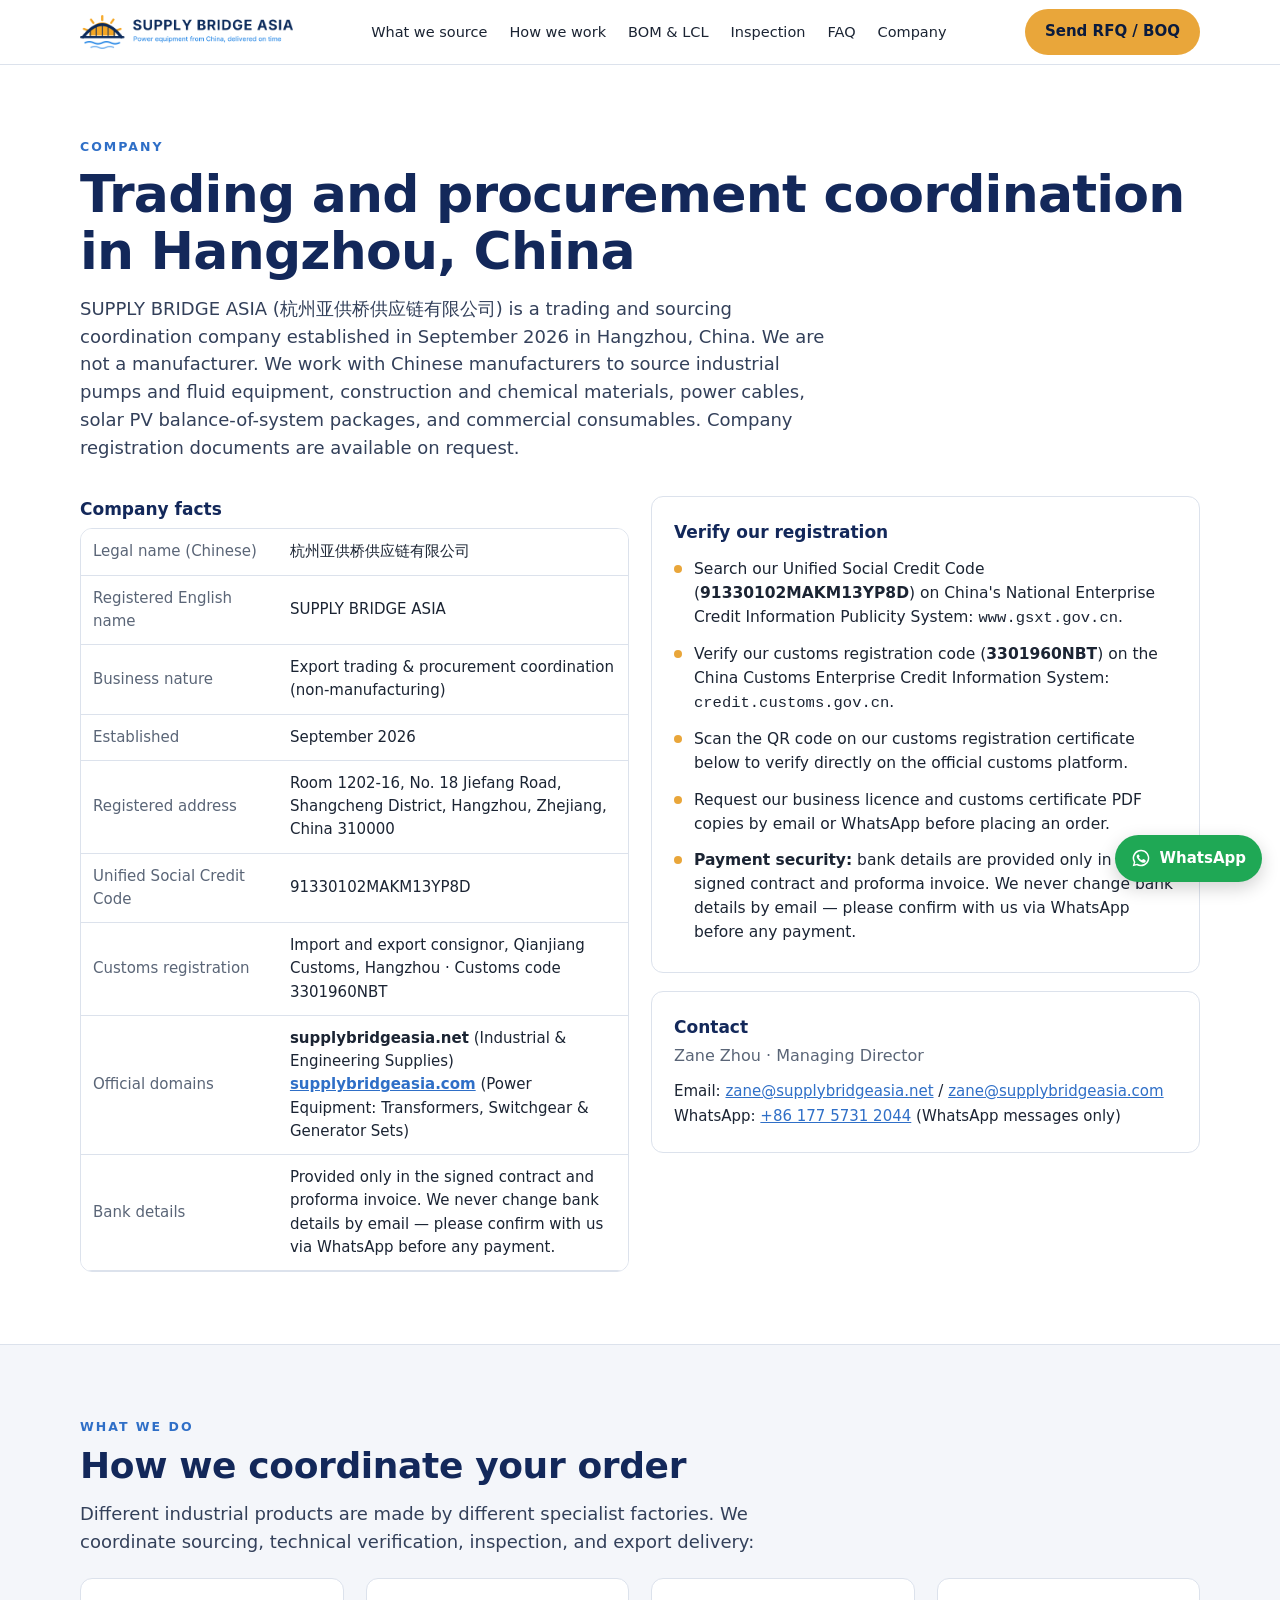
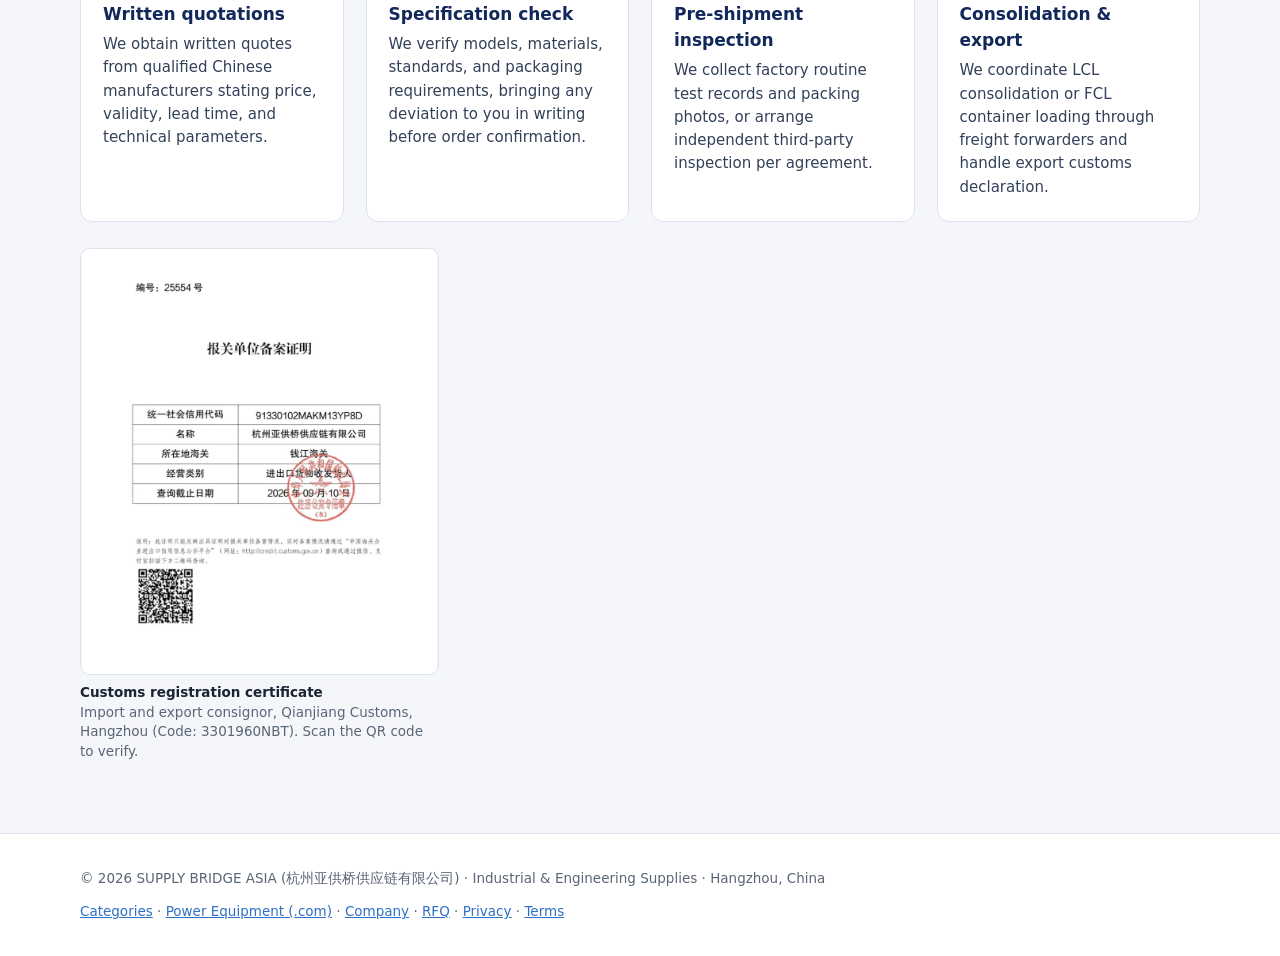
==== company.html @ 583df7ef "Launch supplybridgeasia.net standalone portal (Industrial & Engineering Supplies)" ====
<!doctype html>
<html lang="en"><head>
<meta charset="utf-8"><meta name="viewport" content="width=device-width,initial-scale=1">
<title>Company | Supply Bridge Asia – Industrial &amp; Engineering Supplies</title>
<meta name="description" content="SUPPLY BRIDGE ASIA (杭州亚供桥供应链有限公司), trading and procurement coordination company in Hangzhou, China. Company registration, customs registration, verification guide, and working model.">
<link rel="canonical" href="https://supplybridgeasia.net/company.html">
<meta property="og:type" content="website">
<meta property="og:site_name" content="Supply Bridge Asia">
<meta property="og:title" content="Company | Supply Bridge Asia">
<meta property="og:description" content="SUPPLY BRIDGE ASIA (杭州亚供桥供应链有限公司). Company registration, customs registration, and how we coordinate industrial sourcing.">
<meta property="og:url" content="https://supplybridgeasia.net/company.html">
<meta property="og:image" content="https://supplybridgeasia.net/assets/logo_icon.png">
<link rel="icon" href="assets/favicon.png">
<link rel="stylesheet" href="assets/site.css">
</head><body>
<header><div class="wrap nav">
  <a class="logo" href="index.html"><img src="assets/logo_h.png" alt="Supply Bridge Asia"></a>
  <ul>
    <li><a href="index.html#categories">What we source</a></li>
    <li><a href="index.html#how">How we work</a></li>
    <li><a href="index.html#consolidation">BOM &amp; LCL</a></li>
    <li><a href="index.html#inspection">Inspection</a></li>
    <li><a href="index.html#faq">FAQ</a></li>
    <li><a href="company.html">Company</a></li>
  </ul>
  <a class="btn" href="quote.html">Send RFQ / BOQ</a>
  <a class="menu btn ghost" href="quote.html">RFQ</a>
</div></header>

<section><div class="wrap">
  <div class="kick">Company</div>
  <h1 style="margin-top:10px">Trading and procurement coordination in Hangzhou, China</h1>
  <p class="lead" style="margin-top:16px">SUPPLY BRIDGE ASIA (杭州亚供桥供应链有限公司) is a trading and sourcing coordination company established in September 2026 in Hangzhou, China. We are not a manufacturer. We work with Chinese manufacturers to source industrial pumps and fluid equipment, construction and chemical materials, power cables, solar PV balance-of-system packages, and commercial consumables. Company registration documents are available on request.</p>

  <div class="grid g2" style="margin-top:34px;align-items:start">
    <div>
      <h3>Company facts</h3>
      <div class="tbl"><table class="kv">
        <tr><td>Legal name (Chinese)</td><td>杭州亚供桥供应链有限公司</td></tr>
        <tr><td>Registered English name</td><td>SUPPLY BRIDGE ASIA</td></tr>
        <tr><td>Business nature</td><td>Export trading &amp; procurement coordination (non-manufacturing)</td></tr>
        <tr><td>Established</td><td>September 2026</td></tr>
        <tr><td>Registered address</td><td>Room 1202-16, No. 18 Jiefang Road, Shangcheng District, Hangzhou, Zhejiang, China 310000</td></tr>
        <tr><td>Unified Social Credit Code</td><td>91330102MAKM13YP8D</td></tr>
        <tr><td>Customs registration</td><td>Import and export consignor, Qianjiang Customs, Hangzhou · Customs code 3301960NBT</td></tr>
        <tr><td>Official domains</td><td><b>supplybridgeasia.net</b> (Industrial &amp; Engineering Supplies)<br><b><a href="https://supplybridgeasia.com" target="_blank" rel="noopener">supplybridgeasia.com</a></b> (Power Equipment: Transformers, Switchgear &amp; Generator Sets)</td></tr>
        <tr><td>Bank details</td><td>Provided only in the signed contract and proforma invoice. We never change bank details by email — please confirm with us via WhatsApp before any payment.</td></tr>
      </table></div>
    </div>
    <div>
      <div class="card">
        <h3>Verify our registration</h3>
        <ul class="t">
          <li>Search our Unified Social Credit Code (<b>91330102MAKM13YP8D</b>) on China's National Enterprise Credit Information Publicity System: <code>www.gsxt.gov.cn</code>.</li>
          <li>Verify our customs registration code (<b>3301960NBT</b>) on the China Customs Enterprise Credit Information System: <code>credit.customs.gov.cn</code>.</li>
          <li>Scan the QR code on our customs registration certificate below to verify directly on the official customs platform.</li>
          <li>Request our business licence and customs certificate PDF copies by email or WhatsApp before placing an order.</li>
          <li><b>Payment security:</b> bank details are provided only in the signed contract and proforma invoice. We never change bank details by email — please confirm with us via WhatsApp before any payment.</li>
        </ul>
      </div>
      <div class="card" style="margin-top:18px">
        <h3 style="margin:0">Contact</h3>
        <div style="color:var(--mute);margin-top:4px">Zane Zhou · Managing Director</div>
        <div style="margin-top:10px;font-size:15px;line-height:1.7">
          Email: <a href="mailto:zane@supplybridgeasia.net">zane@supplybridgeasia.net</a> / <a href="mailto:zane@supplybridgeasia.com">zane@supplybridgeasia.com</a><br>
          WhatsApp: <a href="https://wa.me/8617757312044" target="_blank" rel="noopener">+86 177 5731 2044</a> (WhatsApp messages only)
        </div>
      </div>
    </div>
  </div>
</div></section>

<section class="alt"><div class="wrap">
  <div class="kick">What we do</div>
  <h2>How we coordinate your order</h2>
  <p class="lead">Different industrial products are made by different specialist factories. We coordinate sourcing, technical verification, inspection, and export delivery:</p>
  <div class="grid g4" style="margin-top:22px">
    <div class="card"><h3>Written quotations</h3><p>We obtain written quotes from qualified Chinese manufacturers stating price, validity, lead time, and technical parameters.</p></div>
    <div class="card"><h3>Specification check</h3><p>We verify models, materials, standards, and packaging requirements, bringing any deviation to you in writing before order confirmation.</p></div>
    <div class="card"><h3>Pre-shipment inspection</h3><p>We collect factory routine test records and packing photos, or arrange independent third-party inspection per agreement.</p></div>
    <div class="card"><h3>Consolidation &amp; export</h3><p>We coordinate LCL consolidation or FCL container loading through freight forwarders and handle export customs declaration.</p></div>
  </div>

  <div class="grid g3" style="margin-top:26px">
    <figure>
      <img src="assets/customs_cert.jpg" alt="Customs registration certificate" style="border:1px solid var(--line);border-radius:10px">
      <figcaption><b>Customs registration certificate</b><br>Import and export consignor, Qianjiang Customs, Hangzhou (Code: 3301960NBT). Scan the QR code to verify.</figcaption>
    </figure>
  </div>
</div></section>

<footer><div class="wrap">
  <span>© 2026 SUPPLY BRIDGE ASIA (杭州亚供桥供应链有限公司) · Industrial &amp; Engineering Supplies · Hangzhou, China</span>
  <span><a href="index.html#categories">Categories</a> · <a href="https://supplybridgeasia.com" target="_blank" rel="noopener">Power Equipment (.com)</a> · <a href="company.html">Company</a> · <a href="quote.html">RFQ</a> · <a href="privacy.html">Privacy</a> · <a href="terms.html">Terms</a></span>
</div></footer>

<a class="wafab" href="https://wa.me/8617757312044" target="_blank" rel="noopener" aria-label="Chat on WhatsApp"><svg viewBox="0 0 24 24" aria-hidden="true"><path d="M12 2a10 10 0 0 0-8.6 15.1L2 22l5-1.3A10 10 0 1 0 12 2zm0 18.2a8.2 8.2 0 0 1-4.2-1.2l-.3-.2-3 .8.8-2.9-.2-.3A8.2 8.2 0 1 1 12 20.2zm4.5-6.1c-.2-.1-1.5-.7-1.7-.8s-.4-.1-.6.1-.7.8-.8 1-.3.2-.5.1a6.7 6.7 0 0 1-3.3-2.9c-.2-.4.2-.4.7-1.3.1-.2 0-.3 0-.4l-.8-1.8c-.2-.5-.4-.4-.6-.4h-.5a1 1 0 0 0-.7.3 3 3 0 0 0-.9 2.2 5.2 5.2 0 0 0 1.1 2.8 11.9 11.9 0 0 0 4.6 4c1.7.7 2.4.8 3.2.7a2.8 2.8 0 0 0 1.8-1.3 2.3 2.3 0 0 0 .2-1.3c-.1-.1-.3-.2-.5-.3z"/></svg><span>WhatsApp</span></a>
</body></html>
---- assets/site.css ----
:root{--navy:#13285A;--navy2:#0B1B3D;--gold:#E9A63A;--blue:#2F6FC7;--ink:#1B2433;--mute:#5A6577;--line:#DCE2EC;--bg:#F4F6FA}
*{box-sizing:border-box;margin:0;padding:0}
html{scroll-behavior:smooth}
body{font-family:Inter,system-ui,-apple-system,"Segoe UI",Roboto,Arial,sans-serif;color:var(--ink);background:#fff;line-height:1.55;font-size:16px}
img{max-width:100%;display:block}
a{color:var(--blue)}
.wrap{max-width:1160px;margin:0 auto;padding:0 20px}
header{position:sticky;top:0;z-index:10;background:rgba(255,255,255,.96);border-bottom:1px solid var(--line);backdrop-filter:blur(6px)}
.nav{display:flex;align-items:center;justify-content:space-between;height:64px;gap:16px}
.nav .logo img{height:34px;width:auto}
.nav ul{display:flex;gap:22px;list-style:none;font-size:14.5px;font-weight:500}
.nav ul a{color:var(--ink);text-decoration:none}
.btn{display:inline-block;background:var(--gold);color:var(--navy2);font-weight:700;text-decoration:none;padding:11px 20px;border-radius:999px;font-size:15px;border:0}
.btn.wa{background:#1FA855;color:#fff}
.btn.ghost{background:transparent;color:var(--navy);border:1.5px solid var(--navy)}
.kick{font-size:12.5px;font-weight:700;letter-spacing:.16em;text-transform:uppercase;color:var(--blue)}
h1{font-size:clamp(32px,5vw,52px);line-height:1.08;letter-spacing:-.015em;color:var(--navy)}
h2{font-size:clamp(26px,3.4vw,36px);line-height:1.15;letter-spacing:-.01em;color:var(--navy);margin:8px 0 14px}
h3{font-size:17px;color:var(--navy);margin-bottom:6px}
section{padding:72px 0;border-bottom:1px solid var(--line)}
section.alt{background:var(--bg)}
.lead{font-size:18px;color:#33405A;max-width:760px}
.hero{padding:0;border:0;position:relative;background:var(--navy2);color:#fff}
.hero .bg{position:absolute;inset:0;background:radial-gradient(circle at 82% 22%,rgba(47,111,199,.38) 0%,transparent 55%),repeating-linear-gradient(90deg,rgba(255,255,255,.04) 0px,rgba(255,255,255,.04) 1px,transparent 1px,transparent 48px),repeating-linear-gradient(0deg,rgba(255,255,255,.04) 0px,rgba(255,255,255,.04) 1px,transparent 1px,transparent 48px);opacity:1}
.hero .bg:after{content:"";position:absolute;inset:0;background:linear-gradient(90deg,rgba(11,27,61,.92) 0%,rgba(11,27,61,.72) 55%,rgba(11,27,61,.35) 100%)}
.hero .wrap{position:relative;padding-top:88px;padding-bottom:80px}
.hero h1{color:#fff;max-width:760px}
.hero h1 em{font-style:normal;color:#F2B544}
.hero p{color:#C9D6EE;font-size:18px;max-width:660px;margin:20px 0 28px}
.hero .ctas{display:flex;gap:12px;flex-wrap:wrap}
.hero .facts{display:flex;flex-wrap:wrap;gap:10px 26px;margin-top:40px;font-size:14px;color:#fff;font-weight:500}
.hero .facts span:before{content:"";display:inline-block;width:8px;height:8px;border-radius:50%;background:#F2B544;margin-right:9px;vertical-align:1px}
.grid{display:grid;gap:22px}
.g2{grid-template-columns:repeat(2,1fr)}.g3{grid-template-columns:repeat(3,1fr)}.g4{grid-template-columns:repeat(4,1fr)}
.card{background:#fff;border:1px solid var(--line);border-radius:12px;padding:22px}
.card p{font-size:15px;color:#33405A}
table{width:100%;border-collapse:collapse;font-size:15px;background:#fff}
th,td{text-align:left;padding:11px 12px;border-bottom:1px solid var(--line)}
th{font-size:12px;letter-spacing:.08em;text-transform:uppercase;color:var(--mute);background:var(--bg);font-weight:600}
td{font-variant-numeric:tabular-nums}
.tbl{overflow-x:auto;border:1px solid var(--line);border-radius:12px}
.note{font-size:13.5px;color:var(--mute);margin-top:10px}
ul.t{list-style:none}
ul.t li{padding:6px 0 6px 20px;position:relative;font-size:15.5px}
ul.t li:before{content:"";position:absolute;left:0;top:14px;width:8px;height:8px;border-radius:50%;background:var(--gold)}
figure img{border:1px solid var(--line);border-radius:10px;background:#fff}
figcaption{font-size:13.5px;color:var(--mute);margin-top:8px;line-height:1.45}
figcaption b{color:var(--ink)}
.proof figure img{aspect-ratio:3/4;object-fit:cover;object-position:top}
.photos figure img{aspect-ratio:4/3;object-fit:cover}
.pills span{display:inline-block;background:#fff;border:1px solid var(--line);border-radius:999px;padding:5px 13px;font-size:14px;margin:0 6px 8px 0}
.steps{counter-reset:s;display:grid;gap:14px}
.step{display:grid;grid-template-columns:44px 1fr;gap:14px;background:#fff;border:1px solid var(--line);border-radius:12px;padding:18px}
.step:before{counter-increment:s;content:counter(s);width:36px;height:36px;border-radius:50%;background:var(--navy);color:#fff;display:flex;align-items:center;justify-content:center;font-weight:700}
.step p{font-size:15px;color:#33405A}
.person{display:flex;gap:18px;align-items:center}
.person img{width:88px;height:88px;border-radius:50%;object-fit:cover;border:1px solid var(--line)}
.kv td:first-child{color:var(--mute);width:36%}
.cta{background:var(--navy2);color:#fff;border:0}
.cta h2{color:#fff}.cta p{color:#C9D6EE}
footer{padding:34px 0;font-size:13.5px;color:var(--mute)}
footer .wrap{display:flex;justify-content:space-between;flex-wrap:wrap;gap:12px}
.menu{display:none}
@media(max-width:900px){.g3,.g4{grid-template-columns:1fr 1fr}.nav ul{display:none}.menu{display:block}}
@media(max-width:620px){.g2,.g3,.g4{grid-template-columns:1fr}section{padding:52px 0}.hero .wrap{padding-top:56px;padding-bottom:52px}.nav .btn:not(.menu){display:none}.menu{padding:8px 14px;font-size:14px}table{font-size:13.5px}th,td{padding:9px 8px;white-space:nowrap}th{font-size:10.5px;white-space:normal}}
/* 2026-10 Maddox-style sections */
.hl{display:grid;grid-template-columns:repeat(4,1fr);gap:12px;margin-top:38px;max-width:1080px}
.hl a{display:block;background:rgba(255,255,255,.08);border:1px solid rgba(255,255,255,.22);border-radius:10px;padding:14px 16px;color:#fff;text-decoration:none}
.hl a:hover{background:rgba(255,255,255,.14)}
.hl b{display:block;font-size:15.5px}.hl span{display:block;font-size:13.5px;color:#C9D6EE;margin-top:3px}
.prod a.card{text-decoration:none;color:inherit;transition:border-color .15s}
.prod a.card:hover{border-color:var(--navy)}
.prod .rng{font-size:22px;font-weight:700;color:var(--navy);margin:2px 0 8px;font-variant-numeric:tabular-nums}
.badges{display:grid;grid-template-columns:repeat(4,1fr);gap:12px;margin-top:22px}
.badges span{background:var(--navy);color:#C9D6EE;border-radius:10px;padding:14px 16px;font-size:13.5px}
.badges b{display:block;color:#fff;font-size:20px;margin-bottom:2px}
.num i{display:flex;width:34px;height:34px;border-radius:50%;background:var(--gold);color:var(--navy2);font-style:normal;font-weight:800;align-items:center;justify-content:center;margin-bottom:12px}
.promise{display:flex;gap:20px;align-items:center;justify-content:space-between;margin-top:22px;border-left:4px solid var(--gold)}
.promise .btn{flex:none}
.calc{display:grid;grid-template-columns:1fr 1fr;gap:26px;align-items:start}
.calc label{display:block;font-size:13.5px;font-weight:600;color:var(--mute);margin-bottom:12px}
.calc input,.calc select{display:block;width:100%;margin-top:5px;font:inherit;font-size:16px;padding:10px 12px;border:1px solid var(--line);border-radius:8px;background:#fff;color:var(--ink)}
.calc .co{background:var(--bg);border-radius:10px;padding:18px}
.calc .co div{padding:8px 0;border-bottom:1px solid var(--line)}
.calc .co span{display:block;font-size:13px;color:var(--mute)}
.calc .co b{font-size:20px;color:var(--navy);font-variant-numeric:tabular-nums}
.calc .co .btn{margin-top:14px}
.faq details{background:#fff;border:1px solid var(--line);border-radius:10px;margin-bottom:10px}
.faq summary{cursor:pointer;padding:16px 18px;font-weight:600;color:var(--navy);list-style:none}
.faq summary::-webkit-details-marker{display:none}
.faq summary:after{content:"+";float:right;color:var(--mute);font-weight:400}
.faq details[open] summary:after{content:"–"}
.faq details p{padding:0 18px 16px;font-size:15px;color:#33405A}
@media(max-width:900px){.badges{grid-template-columns:1fr 1fr}.hl{grid-template-columns:1fr}}
@media(max-width:620px){.calc{grid-template-columns:1fr}.promise{flex-direction:column;align-items:flex-start}.badges{grid-template-columns:1fr 1fr}.badges b{font-size:17px}}
@media(max-width:620px){.kv td{white-space:normal}.kv td:first-child{width:38%}}
.grid>*{min-width:0}select{max-width:100%}

.wafab{position:fixed;right:18px;bottom:18px;z-index:50;display:flex;align-items:center;gap:8px;background:#1FA855;color:#fff;text-decoration:none;font-weight:700;font-size:15px;padding:12px 16px;border-radius:999px;box-shadow:0 6px 18px rgba(0,0,0,.18)}
.wafab svg{width:20px;height:20px;fill:#fff}
@media(max-width:640px){.wafab span{display:none}.wafab{padding:14px}}
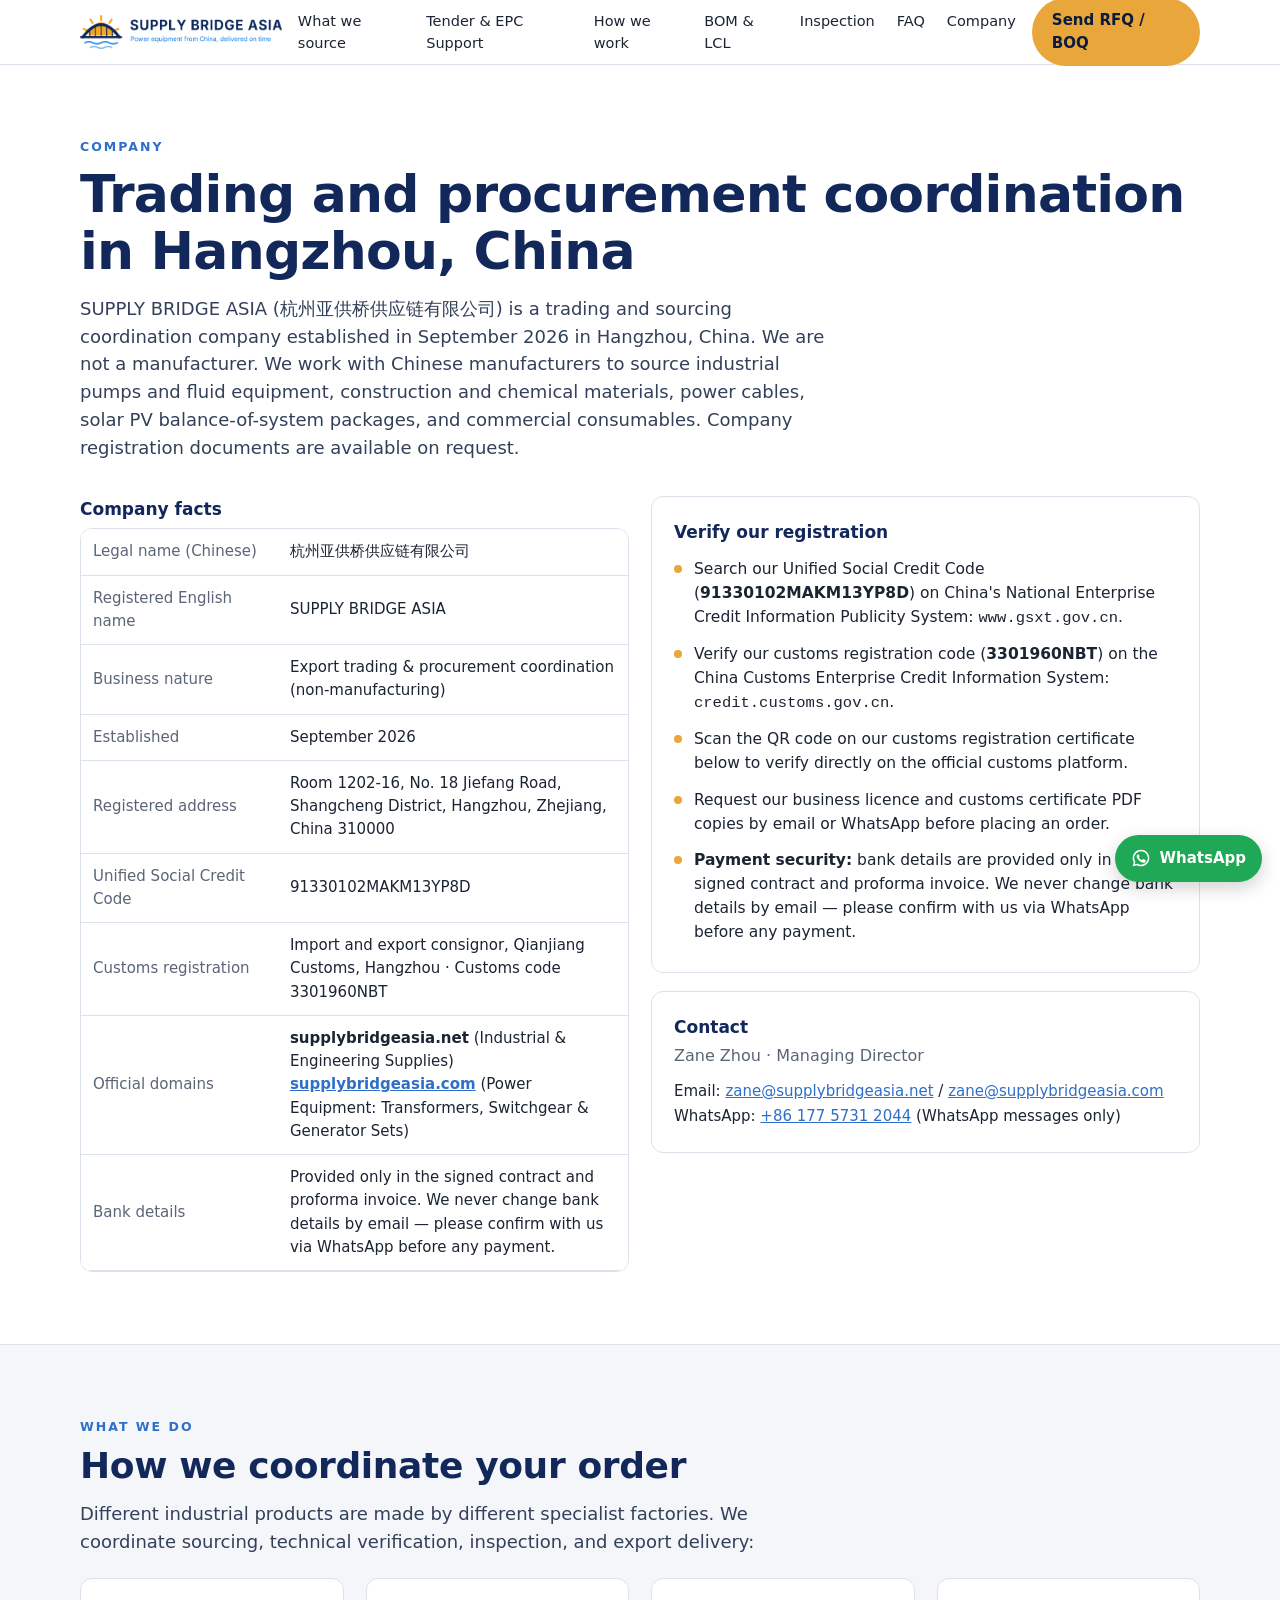
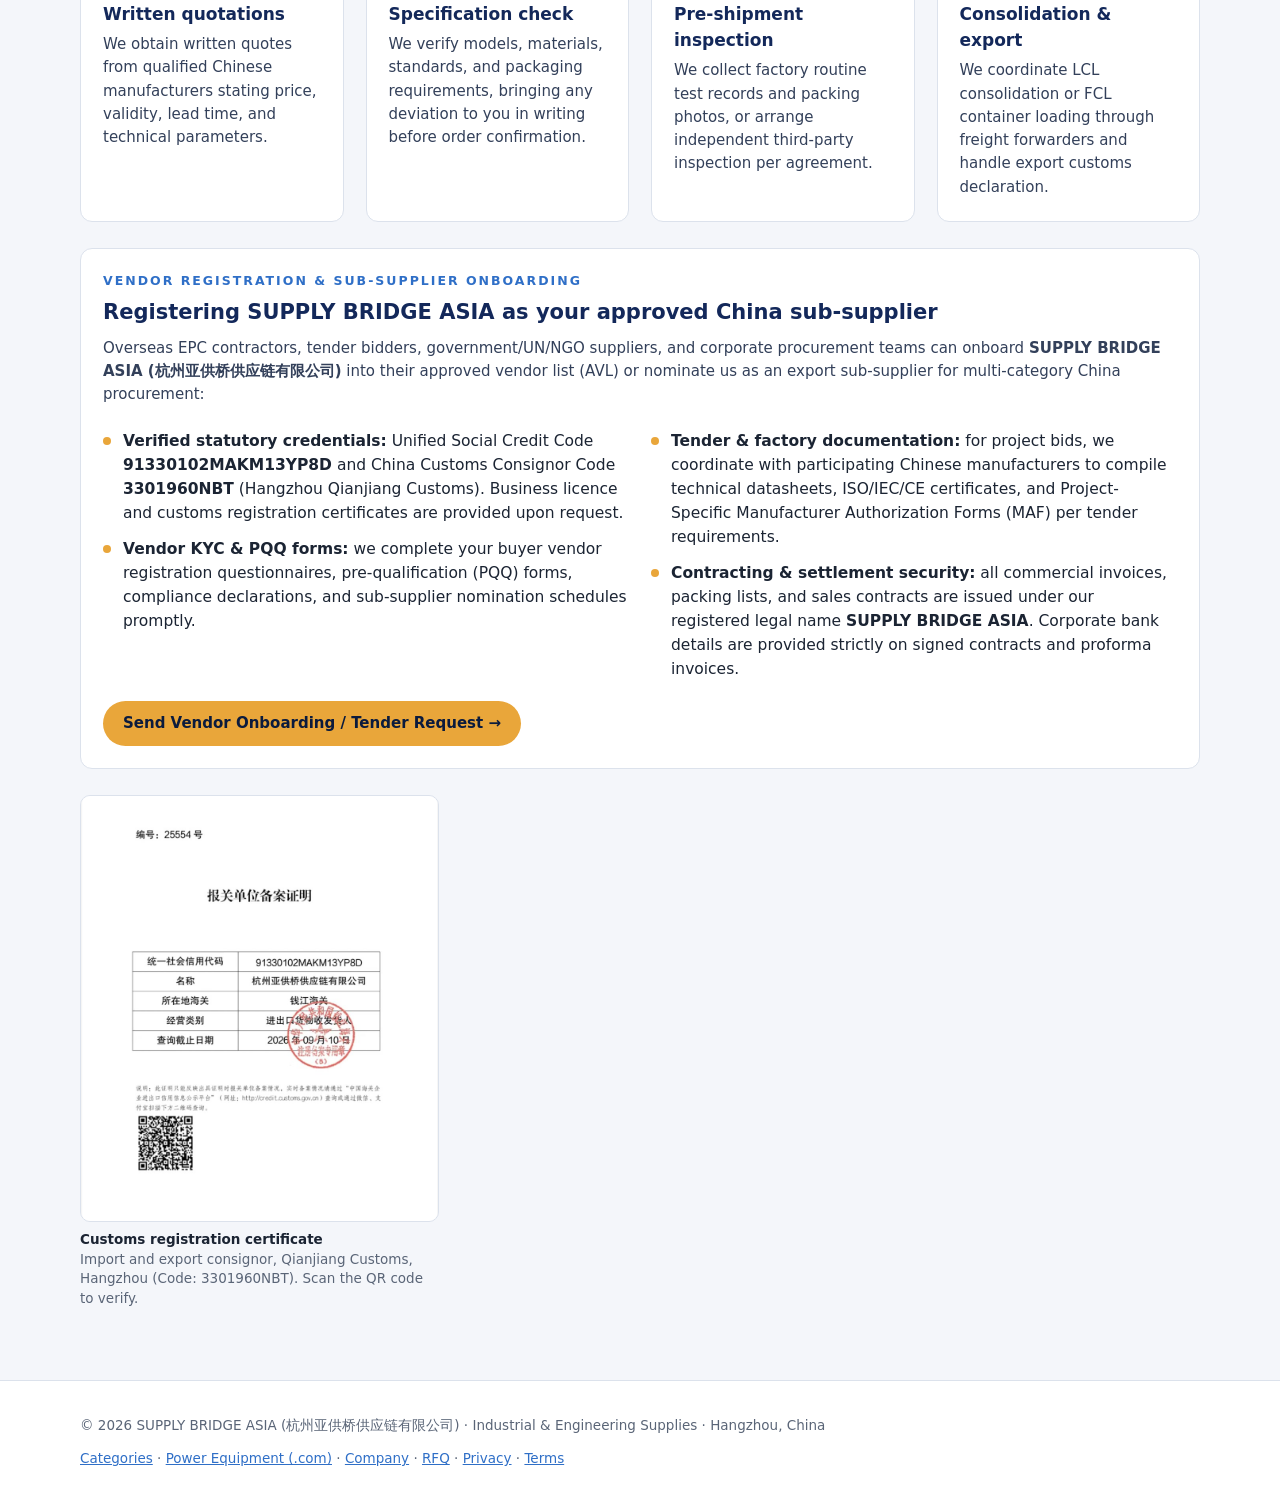
==== commit e652af39: "Add tender sub-supply support, vendor onboarding, and bid BOQ fields" ====
--- a/company.html
+++ b/company.html
@@ -17,6 +17,7 @@
   <a class="logo" href="index.html"><img src="assets/logo_h.png" alt="Supply Bridge Asia"></a>
   <ul>
     <li><a href="index.html#categories">What we source</a></li>
+    <li><a href="index.html#tender-support">Tender &amp; EPC Support</a></li>
     <li><a href="index.html#how">How we work</a></li>
     <li><a href="index.html#consolidation">BOM &amp; LCL</a></li>
     <li><a href="index.html#inspection">Inspection</a></li>
@@ -81,6 +82,23 @@
     <div class="card"><h3>Consolidation &amp; export</h3><p>We coordinate LCL consolidation or FCL container loading through freight forwarders and handle export customs declaration.</p></div>
   </div>
 
+  <div class="card" id="vendor-onboarding" style="margin-top:26px">
+    <div class="kick">Vendor Registration &amp; Sub-Supplier Onboarding</div>
+    <h3 style="font-size:21px;margin-top:6px">Registering SUPPLY BRIDGE ASIA as your approved China sub-supplier</h3>
+    <p style="margin-top:8px">Overseas EPC contractors, tender bidders, government/UN/NGO suppliers, and corporate procurement teams can onboard <b>SUPPLY BRIDGE ASIA (杭州亚供桥供应链有限公司)</b> into their approved vendor list (AVL) or nominate us as an export sub-supplier for multi-category China procurement:</p>
+    <div class="grid g2" style="margin-top:16px">
+      <ul class="t">
+        <li><b>Verified statutory credentials:</b> Unified Social Credit Code <b>91330102MAKM13YP8D</b> and China Customs Consignor Code <b>3301960NBT</b> (Hangzhou Qianjiang Customs). Business licence and customs registration certificates are provided upon request.</li>
+        <li><b>Vendor KYC &amp; PQQ forms:</b> we complete your buyer vendor registration questionnaires, pre-qualification (PQQ) forms, compliance declarations, and sub-supplier nomination schedules promptly.</li>
+      </ul>
+      <ul class="t">
+        <li><b>Tender &amp; factory documentation:</b> for project bids, we coordinate with participating Chinese manufacturers to compile technical datasheets, ISO/IEC/CE certificates, and Project-Specific Manufacturer Authorization Forms (MAF) per tender requirements.</li>
+        <li><b>Contracting &amp; settlement security:</b> all commercial invoices, packing lists, and sales contracts are issued under our registered legal name <b>SUPPLY BRIDGE ASIA</b>. Corporate bank details are provided strictly on signed contracts and proforma invoices.</li>
+      </ul>
+    </div>
+    <p style="margin-top:14px"><a class="btn" href="quote.html">Send Vendor Onboarding / Tender Request →</a></p>
+  </div>
+
   <div class="grid g3" style="margin-top:26px">
     <figure>
       <img src="assets/customs_cert.jpg" alt="Customs registration certificate" style="border:1px solid var(--line);border-radius:10px">
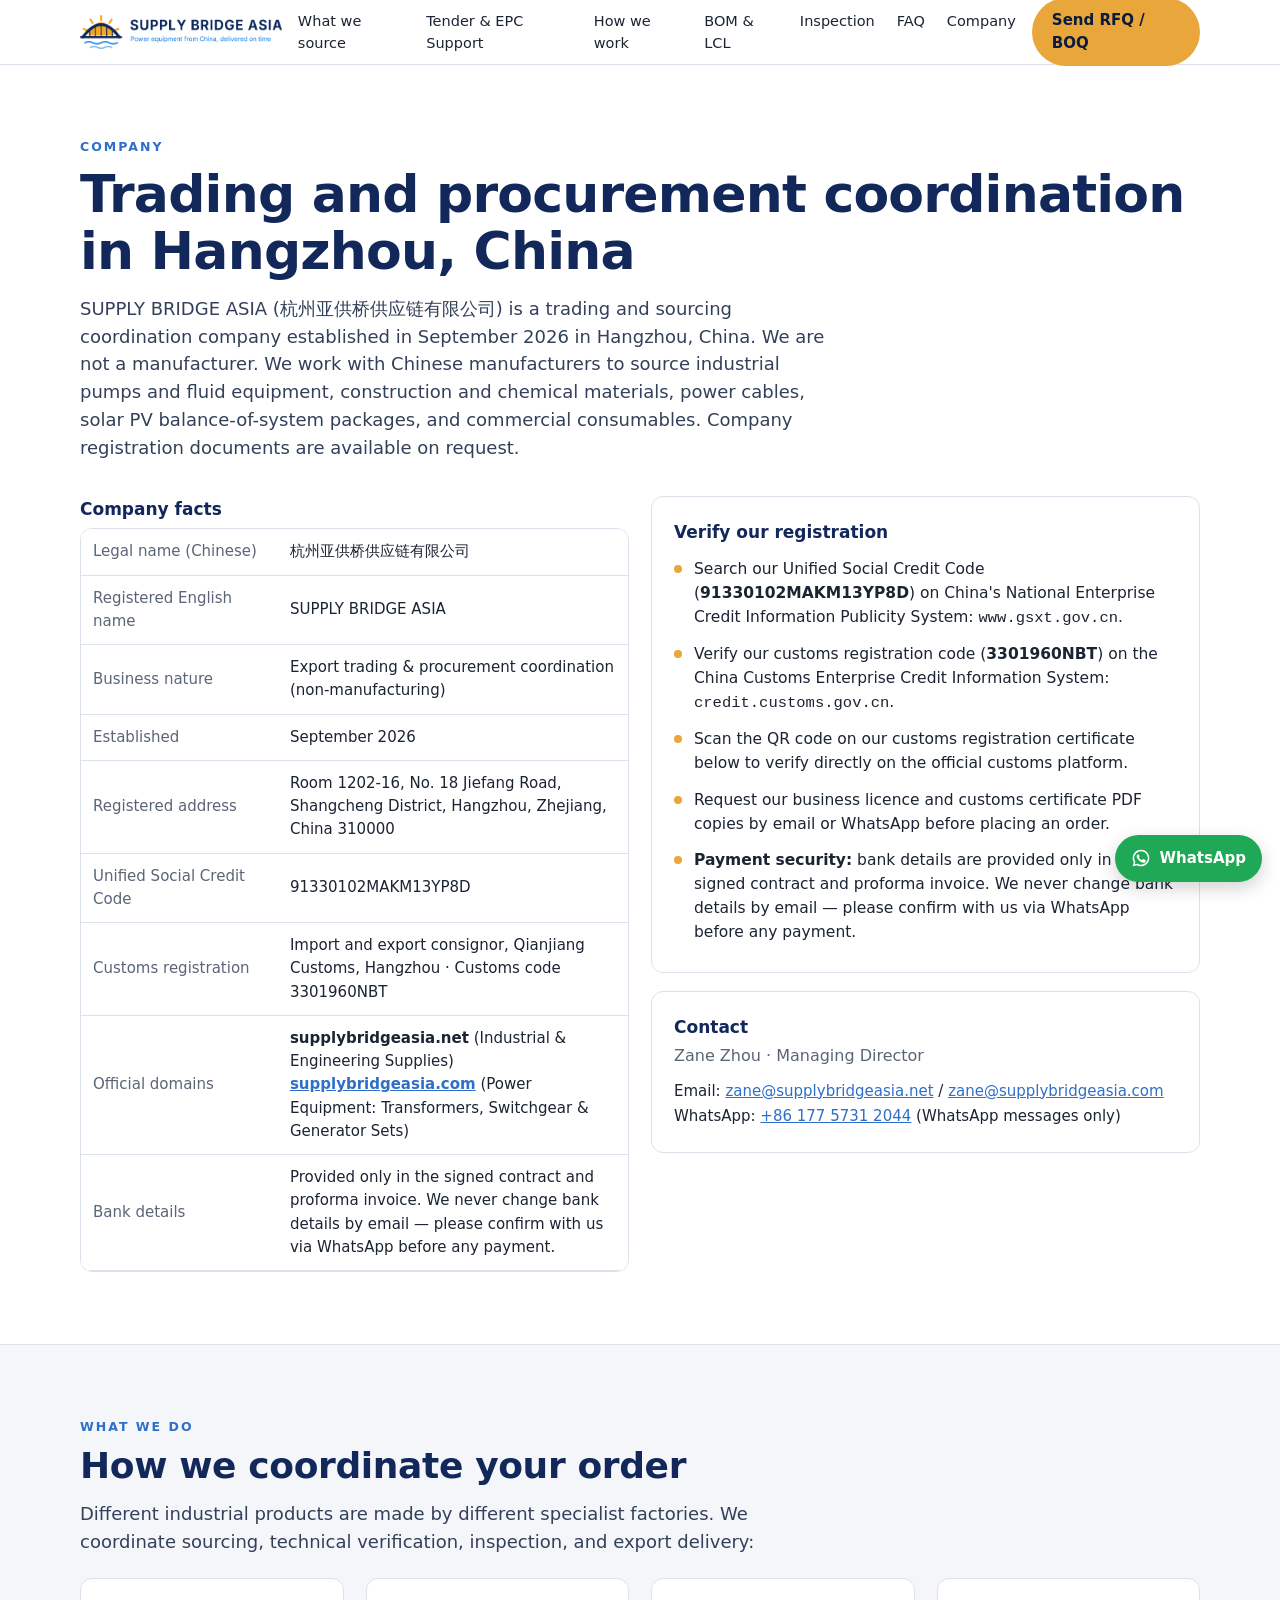
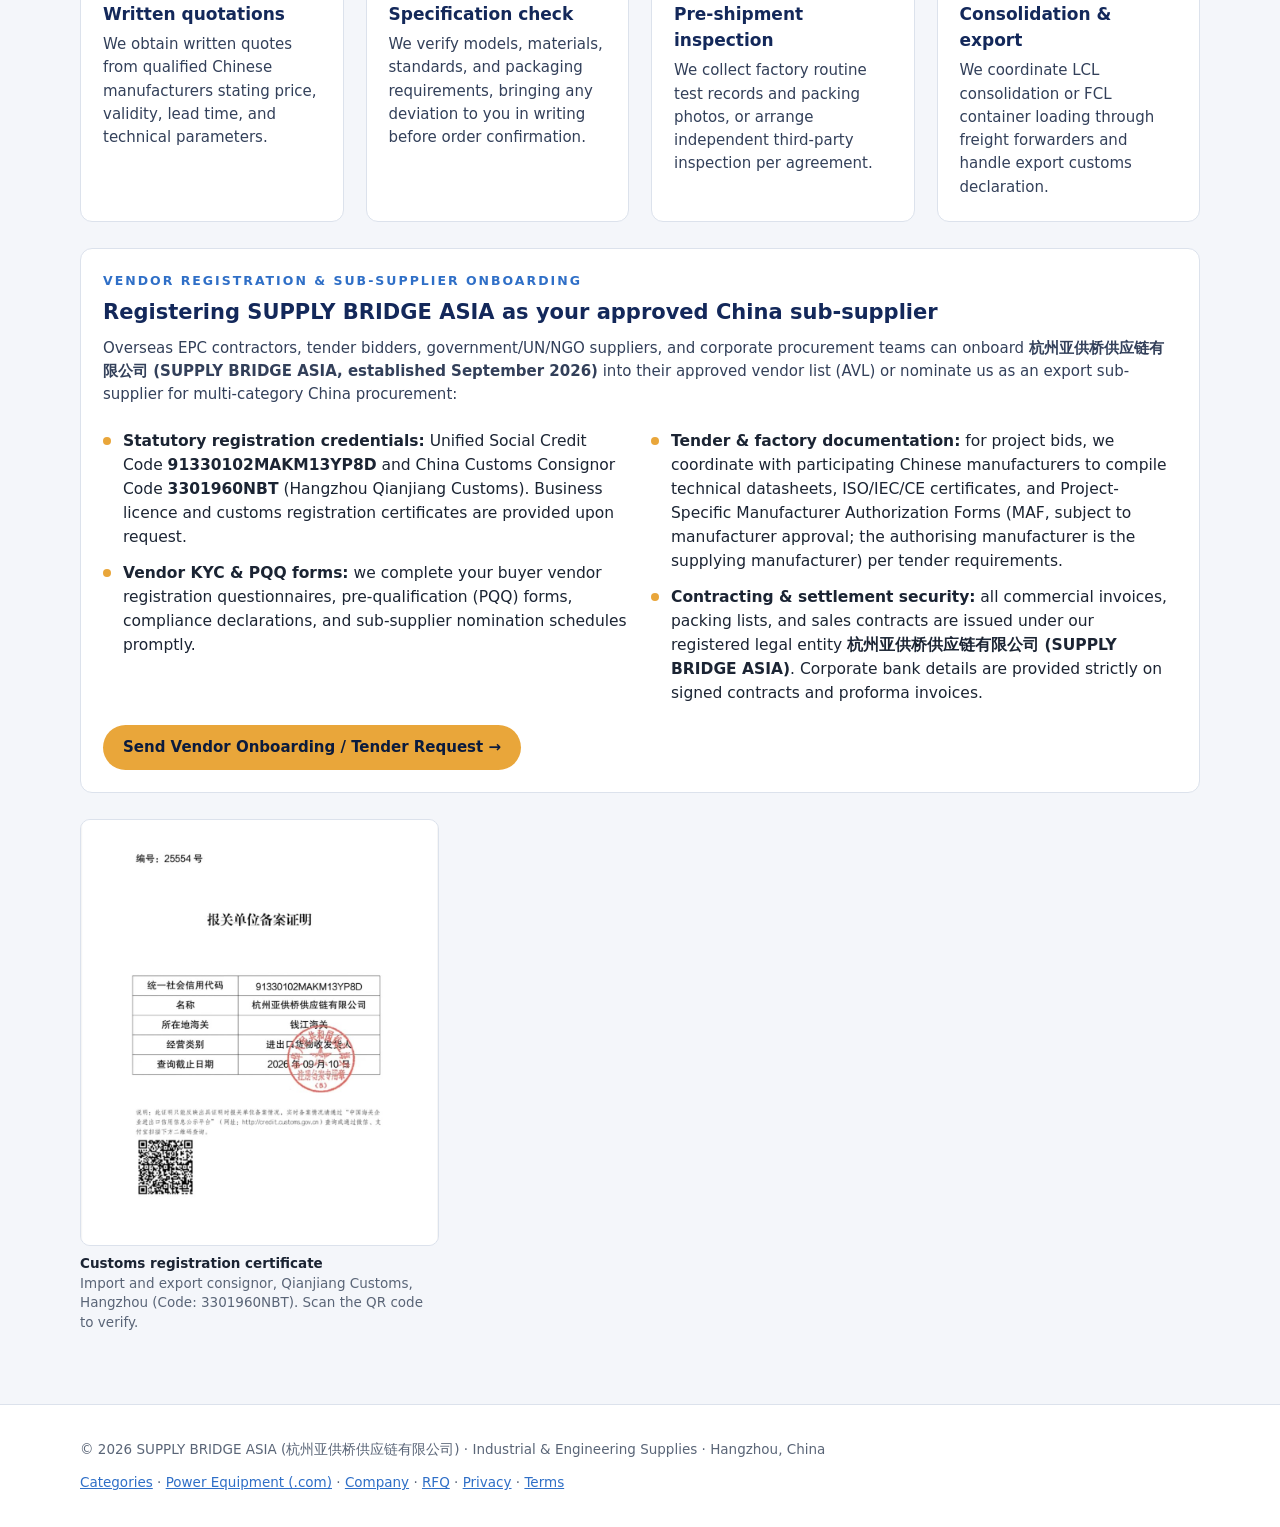
==== commit b529c198: "Apply claude4 compliance fixes for tender sub-supply, vendor onboarding, and bid BOQ fields" ====
--- a/company.html
+++ b/company.html
@@ -85,15 +85,15 @@
   <div class="card" id="vendor-onboarding" style="margin-top:26px">
     <div class="kick">Vendor Registration &amp; Sub-Supplier Onboarding</div>
     <h3 style="font-size:21px;margin-top:6px">Registering SUPPLY BRIDGE ASIA as your approved China sub-supplier</h3>
-    <p style="margin-top:8px">Overseas EPC contractors, tender bidders, government/UN/NGO suppliers, and corporate procurement teams can onboard <b>SUPPLY BRIDGE ASIA (杭州亚供桥供应链有限公司)</b> into their approved vendor list (AVL) or nominate us as an export sub-supplier for multi-category China procurement:</p>
+    <p style="margin-top:8px">Overseas EPC contractors, tender bidders, government/UN/NGO suppliers, and corporate procurement teams can onboard <b>杭州亚供桥供应链有限公司 (SUPPLY BRIDGE ASIA, established September 2026)</b> into their approved vendor list (AVL) or nominate us as an export sub-supplier for multi-category China procurement:</p>
     <div class="grid g2" style="margin-top:16px">
       <ul class="t">
-        <li><b>Verified statutory credentials:</b> Unified Social Credit Code <b>91330102MAKM13YP8D</b> and China Customs Consignor Code <b>3301960NBT</b> (Hangzhou Qianjiang Customs). Business licence and customs registration certificates are provided upon request.</li>
+        <li><b>Statutory registration credentials:</b> Unified Social Credit Code <b>91330102MAKM13YP8D</b> and China Customs Consignor Code <b>3301960NBT</b> (Hangzhou Qianjiang Customs). Business licence and customs registration certificates are provided upon request.</li>
         <li><b>Vendor KYC &amp; PQQ forms:</b> we complete your buyer vendor registration questionnaires, pre-qualification (PQQ) forms, compliance declarations, and sub-supplier nomination schedules promptly.</li>
       </ul>
       <ul class="t">
-        <li><b>Tender &amp; factory documentation:</b> for project bids, we coordinate with participating Chinese manufacturers to compile technical datasheets, ISO/IEC/CE certificates, and Project-Specific Manufacturer Authorization Forms (MAF) per tender requirements.</li>
-        <li><b>Contracting &amp; settlement security:</b> all commercial invoices, packing lists, and sales contracts are issued under our registered legal name <b>SUPPLY BRIDGE ASIA</b>. Corporate bank details are provided strictly on signed contracts and proforma invoices.</li>
+        <li><b>Tender &amp; factory documentation:</b> for project bids, we coordinate with participating Chinese manufacturers to compile technical datasheets, ISO/IEC/CE certificates, and Project-Specific Manufacturer Authorization Forms (MAF, subject to manufacturer approval; the authorising manufacturer is the supplying manufacturer) per tender requirements.</li>
+        <li><b>Contracting &amp; settlement security:</b> all commercial invoices, packing lists, and sales contracts are issued under our registered legal entity <b>杭州亚供桥供应链有限公司 (SUPPLY BRIDGE ASIA)</b>. Corporate bank details are provided strictly on signed contracts and proforma invoices.</li>
       </ul>
     </div>
     <p style="margin-top:14px"><a class="btn" href="quote.html">Send Vendor Onboarding / Tender Request →</a></p>
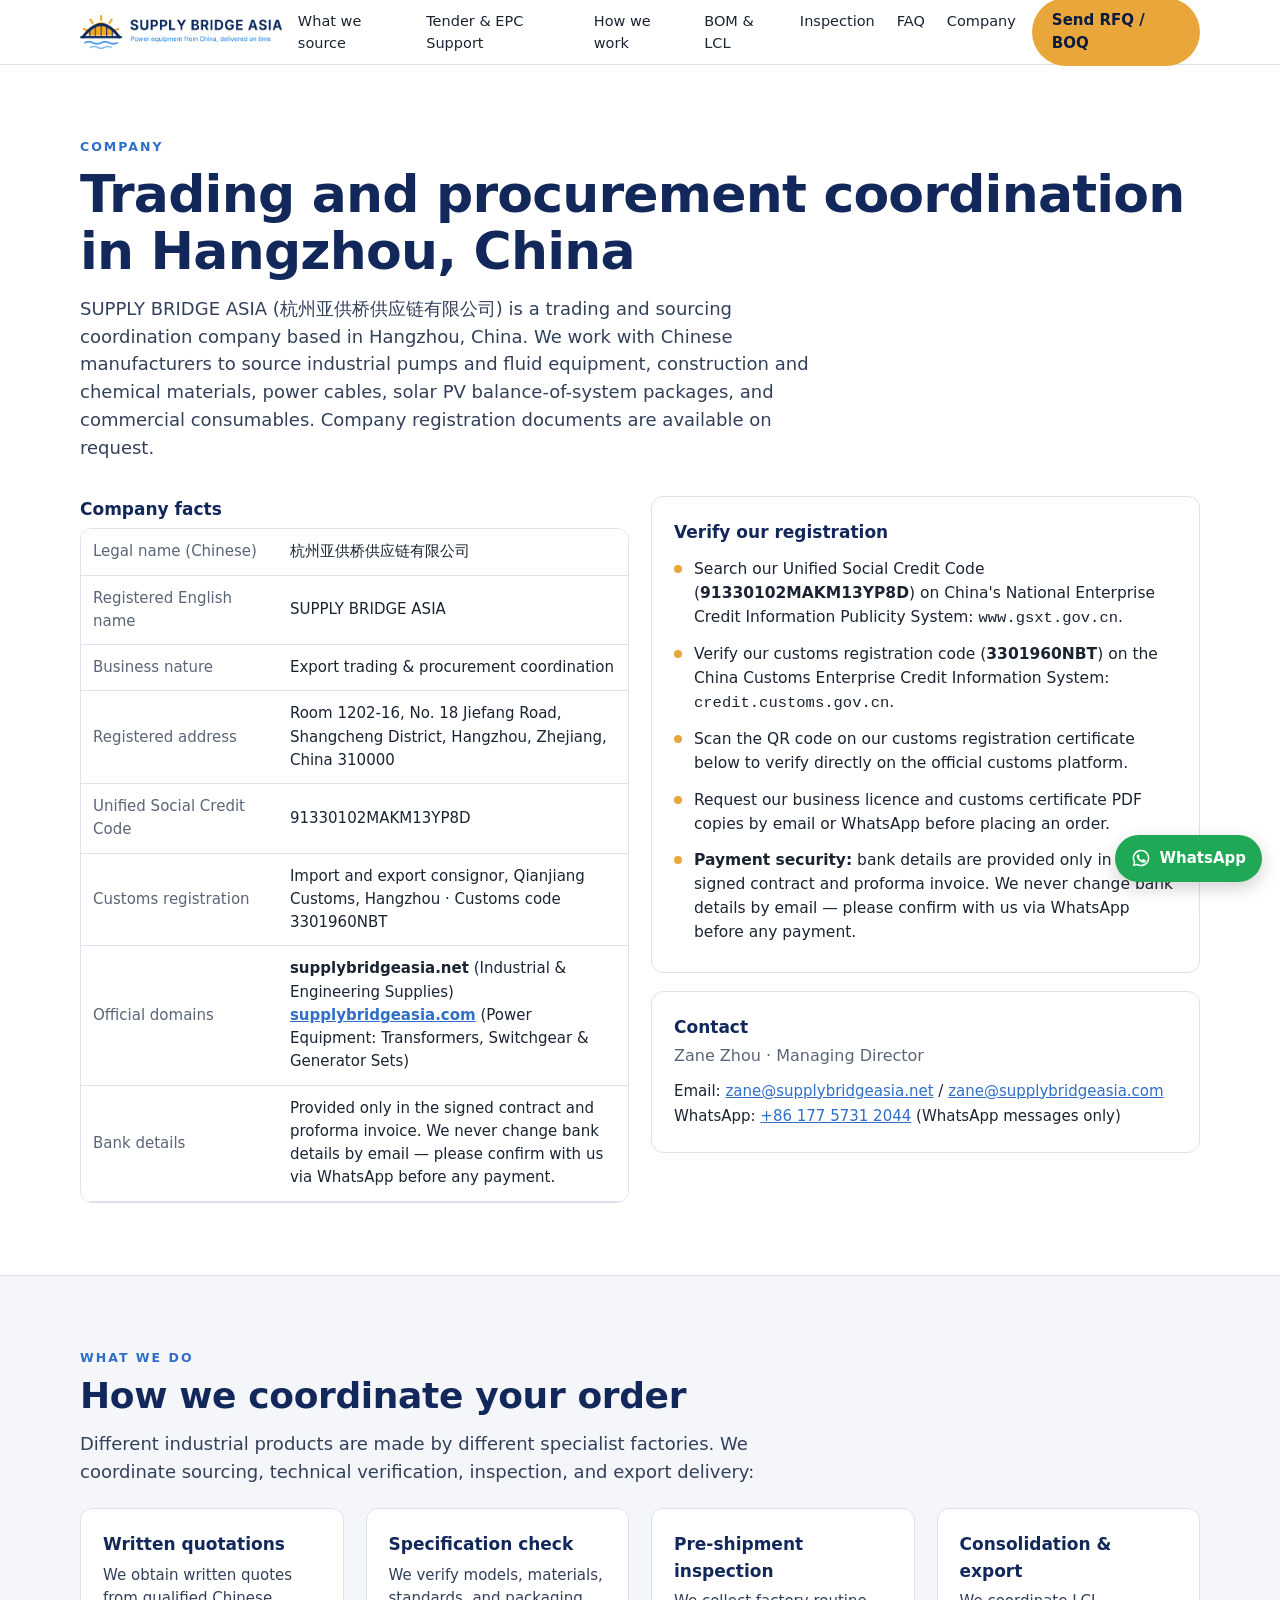
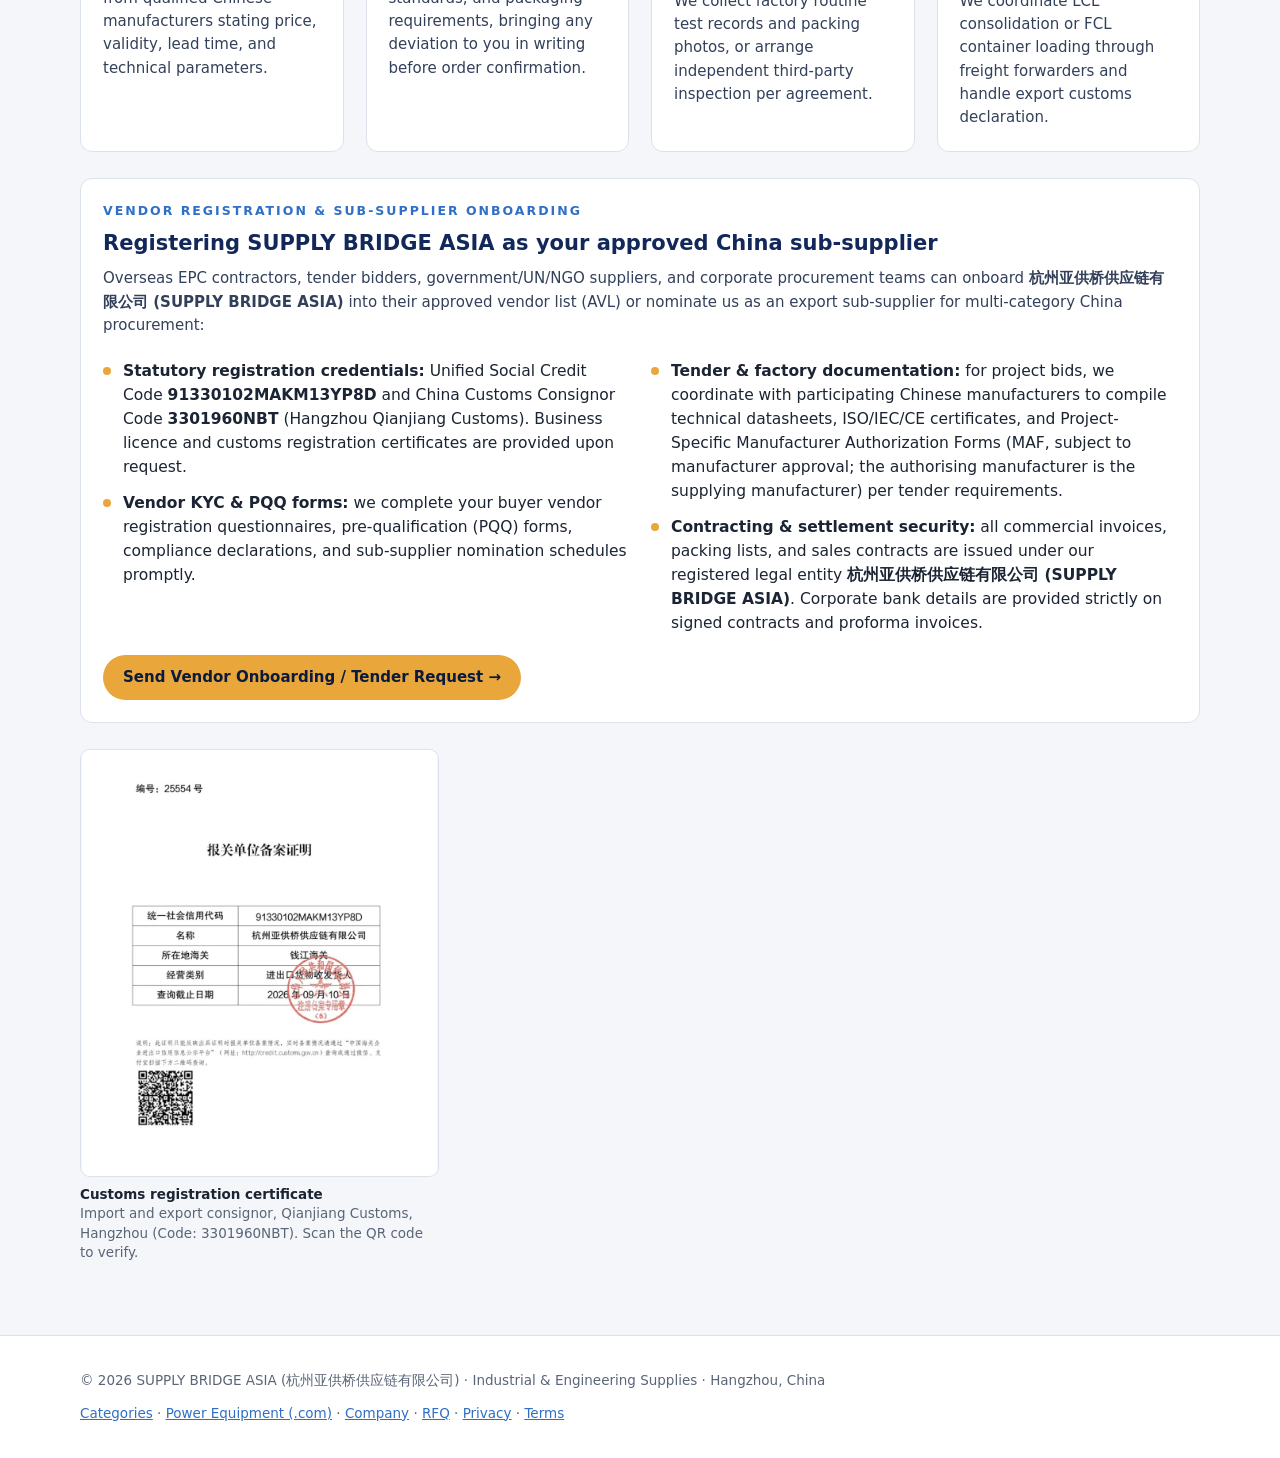
==== commit 90a2bad9: "Remove negative self-framing in index and company pages" ====
--- a/company.html
+++ b/company.html
@@ -31,7 +31,7 @@
 <section><div class="wrap">
   <div class="kick">Company</div>
   <h1 style="margin-top:10px">Trading and procurement coordination in Hangzhou, China</h1>
-  <p class="lead" style="margin-top:16px">SUPPLY BRIDGE ASIA (杭州亚供桥供应链有限公司) is a trading and sourcing coordination company established in September 2026 in Hangzhou, China. We are not a manufacturer. We work with Chinese manufacturers to source industrial pumps and fluid equipment, construction and chemical materials, power cables, solar PV balance-of-system packages, and commercial consumables. Company registration documents are available on request.</p>
+  <p class="lead" style="margin-top:16px">SUPPLY BRIDGE ASIA (杭州亚供桥供应链有限公司) is a trading and sourcing coordination company based in Hangzhou, China. We work with Chinese manufacturers to source industrial pumps and fluid equipment, construction and chemical materials, power cables, solar PV balance-of-system packages, and commercial consumables. Company registration documents are available on request.</p>
 
   <div class="grid g2" style="margin-top:34px;align-items:start">
     <div>
@@ -39,8 +39,7 @@
       <div class="tbl"><table class="kv">
         <tr><td>Legal name (Chinese)</td><td>杭州亚供桥供应链有限公司</td></tr>
         <tr><td>Registered English name</td><td>SUPPLY BRIDGE ASIA</td></tr>
-        <tr><td>Business nature</td><td>Export trading &amp; procurement coordination (non-manufacturing)</td></tr>
-        <tr><td>Established</td><td>September 2026</td></tr>
+        <tr><td>Business nature</td><td>Export trading &amp; procurement coordination</td></tr>
         <tr><td>Registered address</td><td>Room 1202-16, No. 18 Jiefang Road, Shangcheng District, Hangzhou, Zhejiang, China 310000</td></tr>
         <tr><td>Unified Social Credit Code</td><td>91330102MAKM13YP8D</td></tr>
         <tr><td>Customs registration</td><td>Import and export consignor, Qianjiang Customs, Hangzhou · Customs code 3301960NBT</td></tr>
@@ -85,7 +84,7 @@
   <div class="card" id="vendor-onboarding" style="margin-top:26px">
     <div class="kick">Vendor Registration &amp; Sub-Supplier Onboarding</div>
     <h3 style="font-size:21px;margin-top:6px">Registering SUPPLY BRIDGE ASIA as your approved China sub-supplier</h3>
-    <p style="margin-top:8px">Overseas EPC contractors, tender bidders, government/UN/NGO suppliers, and corporate procurement teams can onboard <b>杭州亚供桥供应链有限公司 (SUPPLY BRIDGE ASIA, established September 2026)</b> into their approved vendor list (AVL) or nominate us as an export sub-supplier for multi-category China procurement:</p>
+    <p style="margin-top:8px">Overseas EPC contractors, tender bidders, government/UN/NGO suppliers, and corporate procurement teams can onboard <b>杭州亚供桥供应链有限公司 (SUPPLY BRIDGE ASIA)</b> into their approved vendor list (AVL) or nominate us as an export sub-supplier for multi-category China procurement:</p>
     <div class="grid g2" style="margin-top:16px">
       <ul class="t">
         <li><b>Statutory registration credentials:</b> Unified Social Credit Code <b>91330102MAKM13YP8D</b> and China Customs Consignor Code <b>3301960NBT</b> (Hangzhou Qianjiang Customs). Business licence and customs registration certificates are provided upon request.</li>
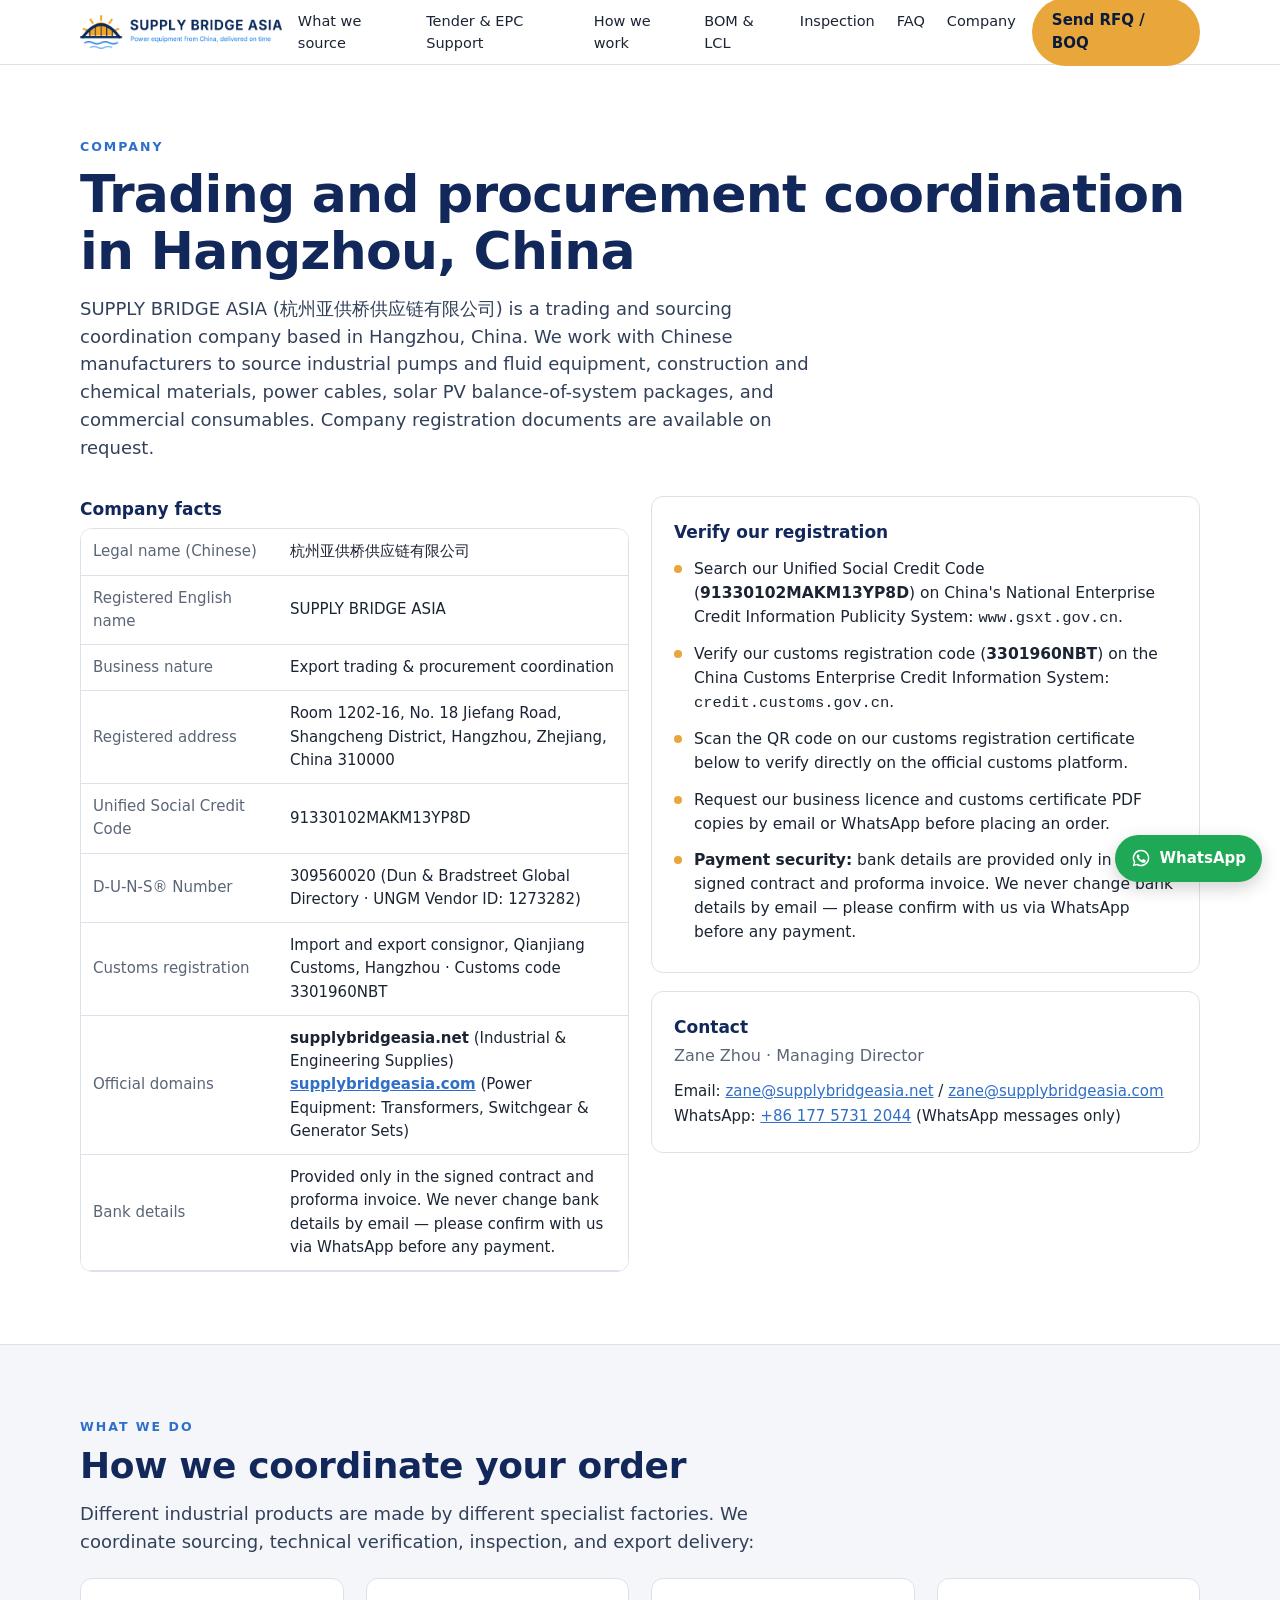
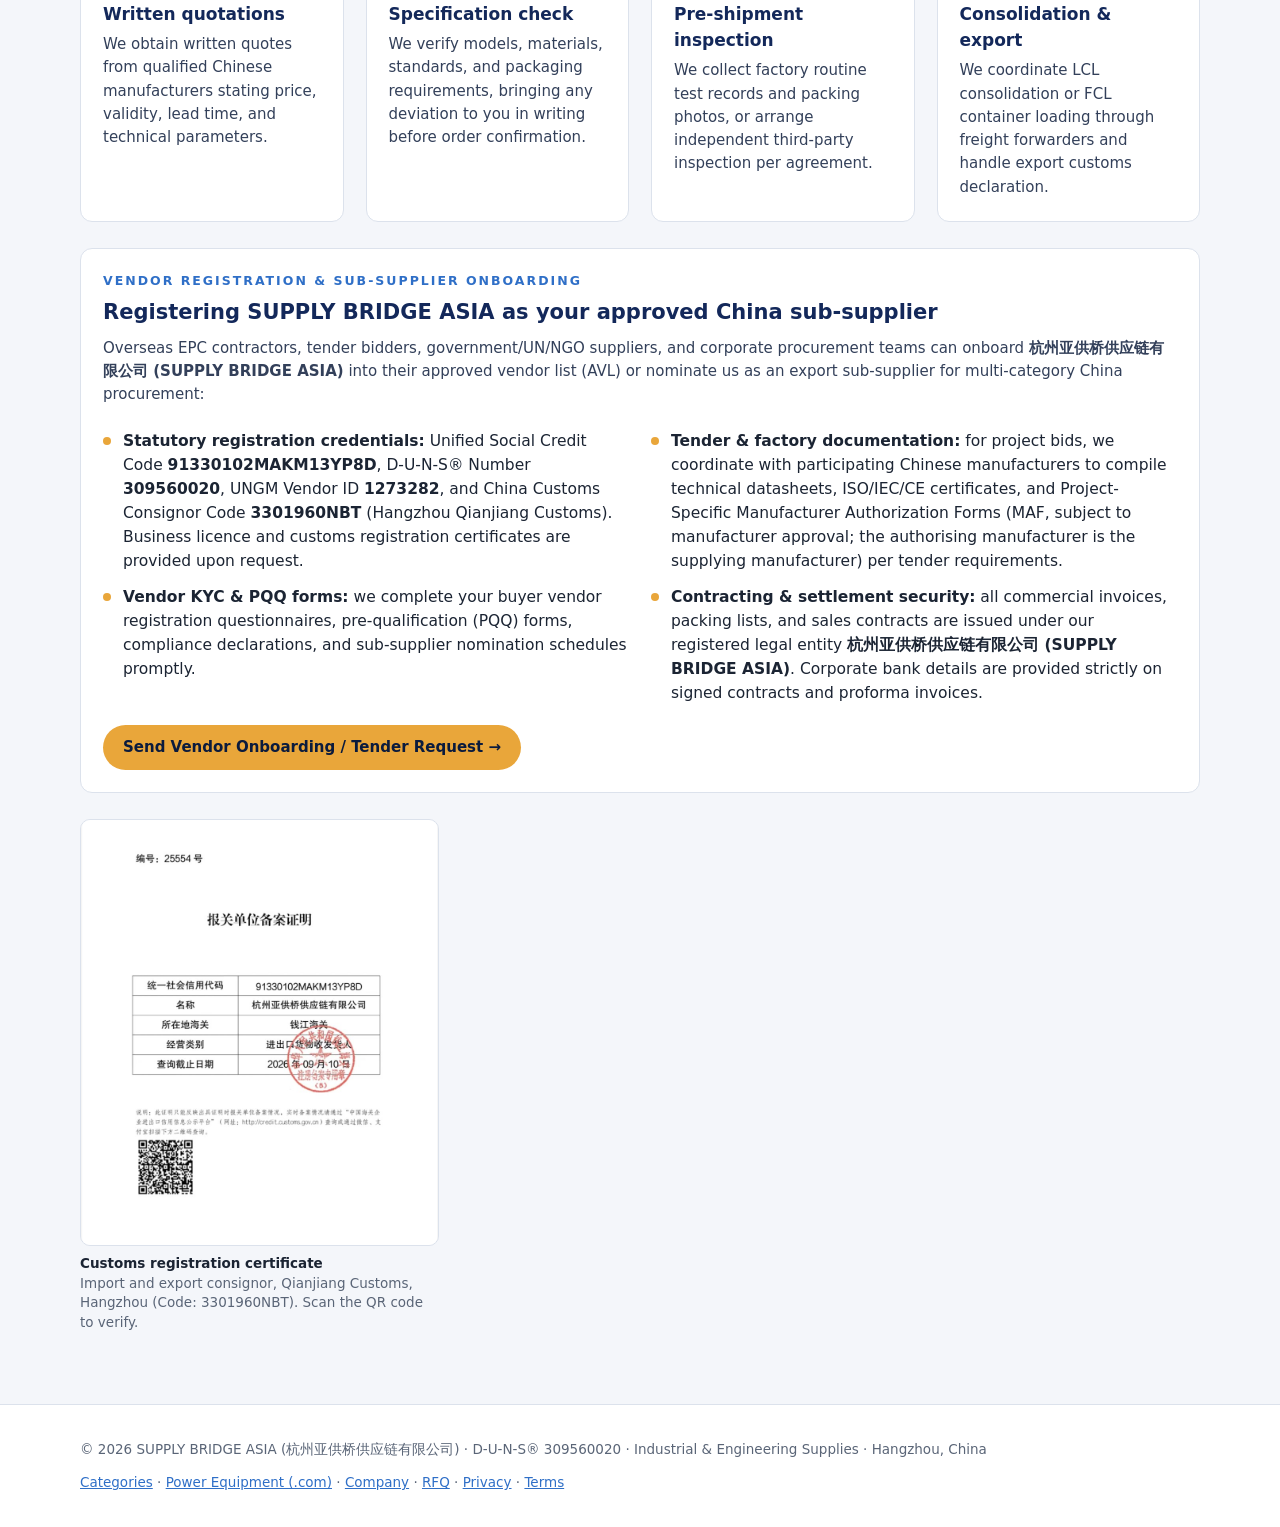
==== commit 06c84186: "Add D-U-N-S 309560020 and UNGM 1273282, align 30/70 prior to shipment payment terms" ====
--- a/company.html
+++ b/company.html
@@ -42,6 +42,7 @@
         <tr><td>Business nature</td><td>Export trading &amp; procurement coordination</td></tr>
         <tr><td>Registered address</td><td>Room 1202-16, No. 18 Jiefang Road, Shangcheng District, Hangzhou, Zhejiang, China 310000</td></tr>
         <tr><td>Unified Social Credit Code</td><td>91330102MAKM13YP8D</td></tr>
+        <tr><td>D-U-N-S® Number</td><td>309560020 (Dun &amp; Bradstreet Global Directory · UNGM Vendor ID: 1273282)</td></tr>
         <tr><td>Customs registration</td><td>Import and export consignor, Qianjiang Customs, Hangzhou · Customs code 3301960NBT</td></tr>
         <tr><td>Official domains</td><td><b>supplybridgeasia.net</b> (Industrial &amp; Engineering Supplies)<br><b><a href="https://supplybridgeasia.com" target="_blank" rel="noopener">supplybridgeasia.com</a></b> (Power Equipment: Transformers, Switchgear &amp; Generator Sets)</td></tr>
         <tr><td>Bank details</td><td>Provided only in the signed contract and proforma invoice. We never change bank details by email — please confirm with us via WhatsApp before any payment.</td></tr>
@@ -87,7 +88,7 @@
     <p style="margin-top:8px">Overseas EPC contractors, tender bidders, government/UN/NGO suppliers, and corporate procurement teams can onboard <b>杭州亚供桥供应链有限公司 (SUPPLY BRIDGE ASIA)</b> into their approved vendor list (AVL) or nominate us as an export sub-supplier for multi-category China procurement:</p>
     <div class="grid g2" style="margin-top:16px">
       <ul class="t">
-        <li><b>Statutory registration credentials:</b> Unified Social Credit Code <b>91330102MAKM13YP8D</b> and China Customs Consignor Code <b>3301960NBT</b> (Hangzhou Qianjiang Customs). Business licence and customs registration certificates are provided upon request.</li>
+        <li><b>Statutory registration credentials:</b> Unified Social Credit Code <b>91330102MAKM13YP8D</b>, D-U-N-S® Number <b>309560020</b>, UNGM Vendor ID <b>1273282</b>, and China Customs Consignor Code <b>3301960NBT</b> (Hangzhou Qianjiang Customs). Business licence and customs registration certificates are provided upon request.</li>
         <li><b>Vendor KYC &amp; PQQ forms:</b> we complete your buyer vendor registration questionnaires, pre-qualification (PQQ) forms, compliance declarations, and sub-supplier nomination schedules promptly.</li>
       </ul>
       <ul class="t">
@@ -107,7 +108,7 @@
 </div></section>
 
 <footer><div class="wrap">
-  <span>© 2026 SUPPLY BRIDGE ASIA (杭州亚供桥供应链有限公司) · Industrial &amp; Engineering Supplies · Hangzhou, China</span>
+  <span>© 2026 SUPPLY BRIDGE ASIA (杭州亚供桥供应链有限公司) · D-U-N-S® 309560020 · Industrial &amp; Engineering Supplies · Hangzhou, China</span>
   <span><a href="index.html#categories">Categories</a> · <a href="https://supplybridgeasia.com" target="_blank" rel="noopener">Power Equipment (.com)</a> · <a href="company.html">Company</a> · <a href="quote.html">RFQ</a> · <a href="privacy.html">Privacy</a> · <a href="terms.html">Terms</a></span>
 </div></footer>
 
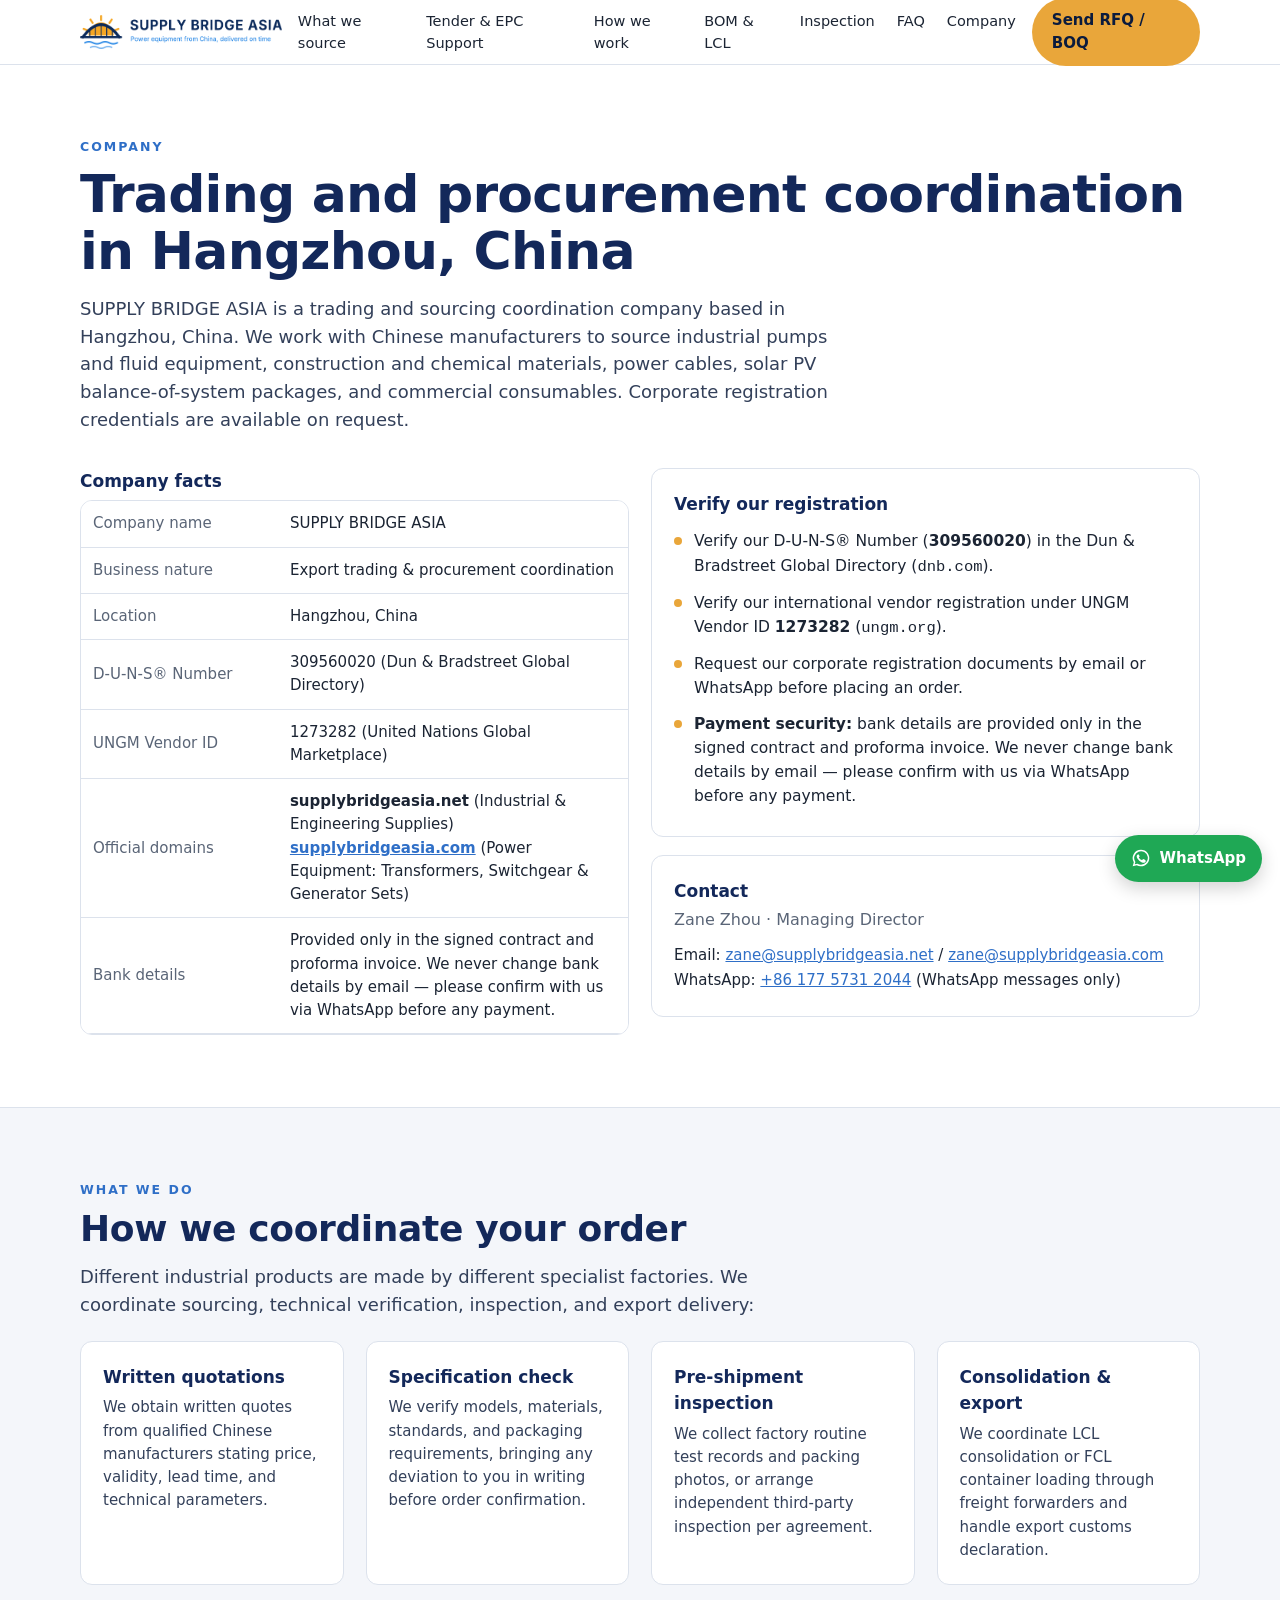
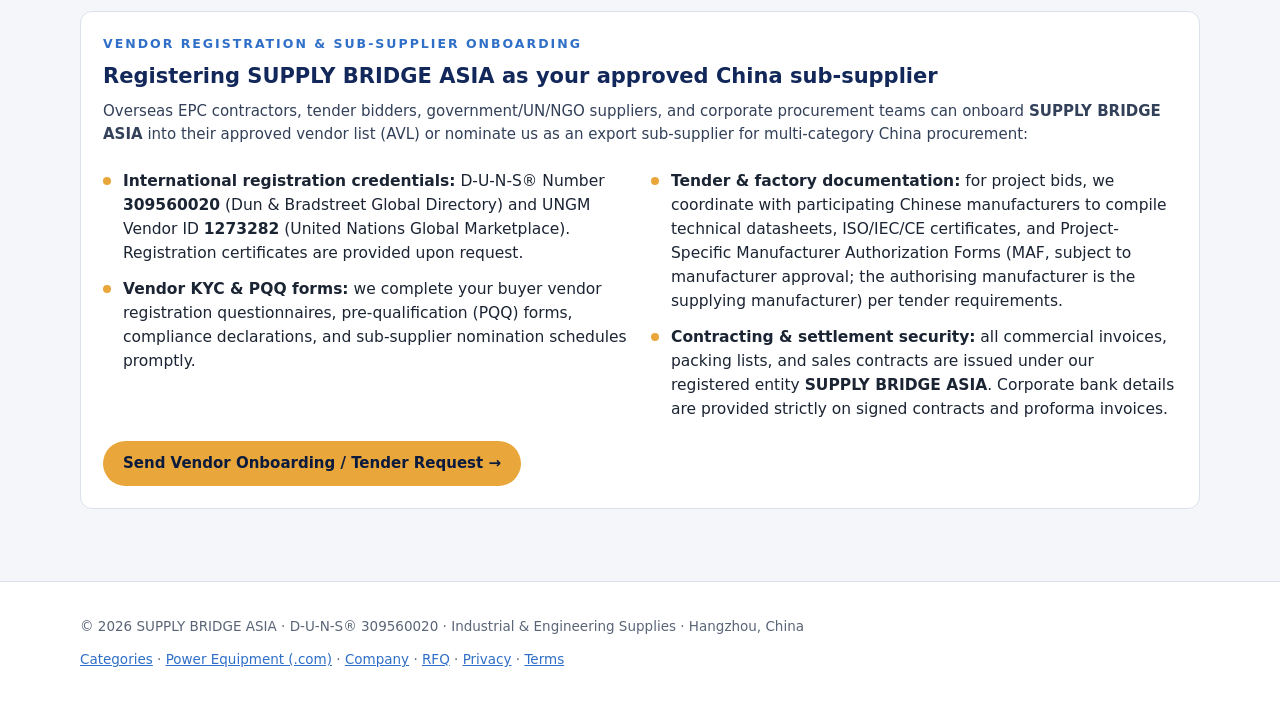
==== commit 90885bdf: "Remove domestic Chinese name, street address and domestic codes; keep D-U-N-S and UNGM" ====
--- a/company.html
+++ b/company.html
@@ -2,12 +2,12 @@
 <html lang="en"><head>
 <meta charset="utf-8"><meta name="viewport" content="width=device-width,initial-scale=1">
 <title>Company | Supply Bridge Asia – Industrial &amp; Engineering Supplies</title>
-<meta name="description" content="SUPPLY BRIDGE ASIA (杭州亚供桥供应链有限公司), trading and procurement coordination company in Hangzhou, China. Company registration, customs registration, verification guide, and working model.">
+<meta name="description" content="SUPPLY BRIDGE ASIA, trading and procurement coordination company in Hangzhou, China. D-U-N-S® 309560020, UNGM Vendor ID 1273282, verification guide, and working model.">
 <link rel="canonical" href="https://supplybridgeasia.net/company.html">
 <meta property="og:type" content="website">
 <meta property="og:site_name" content="Supply Bridge Asia">
 <meta property="og:title" content="Company | Supply Bridge Asia">
-<meta property="og:description" content="SUPPLY BRIDGE ASIA (杭州亚供桥供应链有限公司). Company registration, customs registration, and how we coordinate industrial sourcing.">
+<meta property="og:description" content="SUPPLY BRIDGE ASIA. D-U-N-S® 309560020, UNGM Vendor ID 1273282, and how we coordinate industrial sourcing.">
 <meta property="og:url" content="https://supplybridgeasia.net/company.html">
 <meta property="og:image" content="https://supplybridgeasia.net/assets/logo_icon.png">
 <link rel="icon" href="assets/favicon.png">
@@ -31,19 +31,17 @@
 <section><div class="wrap">
   <div class="kick">Company</div>
   <h1 style="margin-top:10px">Trading and procurement coordination in Hangzhou, China</h1>
-  <p class="lead" style="margin-top:16px">SUPPLY BRIDGE ASIA (杭州亚供桥供应链有限公司) is a trading and sourcing coordination company based in Hangzhou, China. We work with Chinese manufacturers to source industrial pumps and fluid equipment, construction and chemical materials, power cables, solar PV balance-of-system packages, and commercial consumables. Company registration documents are available on request.</p>
+  <p class="lead" style="margin-top:16px">SUPPLY BRIDGE ASIA is a trading and sourcing coordination company based in Hangzhou, China. We work with Chinese manufacturers to source industrial pumps and fluid equipment, construction and chemical materials, power cables, solar PV balance-of-system packages, and commercial consumables. Corporate registration credentials are available on request.</p>
 
   <div class="grid g2" style="margin-top:34px;align-items:start">
     <div>
       <h3>Company facts</h3>
       <div class="tbl"><table class="kv">
-        <tr><td>Legal name (Chinese)</td><td>杭州亚供桥供应链有限公司</td></tr>
-        <tr><td>Registered English name</td><td>SUPPLY BRIDGE ASIA</td></tr>
+        <tr><td>Company name</td><td>SUPPLY BRIDGE ASIA</td></tr>
         <tr><td>Business nature</td><td>Export trading &amp; procurement coordination</td></tr>
-        <tr><td>Registered address</td><td>Room 1202-16, No. 18 Jiefang Road, Shangcheng District, Hangzhou, Zhejiang, China 310000</td></tr>
-        <tr><td>Unified Social Credit Code</td><td>91330102MAKM13YP8D</td></tr>
-        <tr><td>D-U-N-S® Number</td><td>309560020 (Dun &amp; Bradstreet Global Directory · UNGM Vendor ID: 1273282)</td></tr>
-        <tr><td>Customs registration</td><td>Import and export consignor, Qianjiang Customs, Hangzhou · Customs code 3301960NBT</td></tr>
+        <tr><td>Location</td><td>Hangzhou, China</td></tr>
+        <tr><td>D-U-N-S® Number</td><td>309560020 (Dun &amp; Bradstreet Global Directory)</td></tr>
+        <tr><td>UNGM Vendor ID</td><td>1273282 (United Nations Global Marketplace)</td></tr>
         <tr><td>Official domains</td><td><b>supplybridgeasia.net</b> (Industrial &amp; Engineering Supplies)<br><b><a href="https://supplybridgeasia.com" target="_blank" rel="noopener">supplybridgeasia.com</a></b> (Power Equipment: Transformers, Switchgear &amp; Generator Sets)</td></tr>
         <tr><td>Bank details</td><td>Provided only in the signed contract and proforma invoice. We never change bank details by email — please confirm with us via WhatsApp before any payment.</td></tr>
       </table></div>
@@ -52,10 +50,9 @@
       <div class="card">
         <h3>Verify our registration</h3>
         <ul class="t">
-          <li>Search our Unified Social Credit Code (<b>91330102MAKM13YP8D</b>) on China's National Enterprise Credit Information Publicity System: <code>www.gsxt.gov.cn</code>.</li>
-          <li>Verify our customs registration code (<b>3301960NBT</b>) on the China Customs Enterprise Credit Information System: <code>credit.customs.gov.cn</code>.</li>
-          <li>Scan the QR code on our customs registration certificate below to verify directly on the official customs platform.</li>
-          <li>Request our business licence and customs certificate PDF copies by email or WhatsApp before placing an order.</li>
+          <li>Verify our D-U-N-S® Number (<b>309560020</b>) in the Dun &amp; Bradstreet Global Directory (<code>dnb.com</code>).</li>
+          <li>Verify our international vendor registration under UNGM Vendor ID <b>1273282</b> (<code>ungm.org</code>).</li>
+          <li>Request our corporate registration documents by email or WhatsApp before placing an order.</li>
           <li><b>Payment security:</b> bank details are provided only in the signed contract and proforma invoice. We never change bank details by email — please confirm with us via WhatsApp before any payment.</li>
         </ul>
       </div>
@@ -85,30 +82,23 @@
   <div class="card" id="vendor-onboarding" style="margin-top:26px">
     <div class="kick">Vendor Registration &amp; Sub-Supplier Onboarding</div>
     <h3 style="font-size:21px;margin-top:6px">Registering SUPPLY BRIDGE ASIA as your approved China sub-supplier</h3>
-    <p style="margin-top:8px">Overseas EPC contractors, tender bidders, government/UN/NGO suppliers, and corporate procurement teams can onboard <b>杭州亚供桥供应链有限公司 (SUPPLY BRIDGE ASIA)</b> into their approved vendor list (AVL) or nominate us as an export sub-supplier for multi-category China procurement:</p>
+    <p style="margin-top:8px">Overseas EPC contractors, tender bidders, government/UN/NGO suppliers, and corporate procurement teams can onboard <b>SUPPLY BRIDGE ASIA</b> into their approved vendor list (AVL) or nominate us as an export sub-supplier for multi-category China procurement:</p>
     <div class="grid g2" style="margin-top:16px">
       <ul class="t">
-        <li><b>Statutory registration credentials:</b> Unified Social Credit Code <b>91330102MAKM13YP8D</b>, D-U-N-S® Number <b>309560020</b>, UNGM Vendor ID <b>1273282</b>, and China Customs Consignor Code <b>3301960NBT</b> (Hangzhou Qianjiang Customs). Business licence and customs registration certificates are provided upon request.</li>
+        <li><b>International registration credentials:</b> D-U-N-S® Number <b>309560020</b> (Dun &amp; Bradstreet Global Directory) and UNGM Vendor ID <b>1273282</b> (United Nations Global Marketplace). Registration certificates are provided upon request.</li>
         <li><b>Vendor KYC &amp; PQQ forms:</b> we complete your buyer vendor registration questionnaires, pre-qualification (PQQ) forms, compliance declarations, and sub-supplier nomination schedules promptly.</li>
       </ul>
       <ul class="t">
         <li><b>Tender &amp; factory documentation:</b> for project bids, we coordinate with participating Chinese manufacturers to compile technical datasheets, ISO/IEC/CE certificates, and Project-Specific Manufacturer Authorization Forms (MAF, subject to manufacturer approval; the authorising manufacturer is the supplying manufacturer) per tender requirements.</li>
-        <li><b>Contracting &amp; settlement security:</b> all commercial invoices, packing lists, and sales contracts are issued under our registered legal entity <b>杭州亚供桥供应链有限公司 (SUPPLY BRIDGE ASIA)</b>. Corporate bank details are provided strictly on signed contracts and proforma invoices.</li>
+        <li><b>Contracting &amp; settlement security:</b> all commercial invoices, packing lists, and sales contracts are issued under our registered entity <b>SUPPLY BRIDGE ASIA</b>. Corporate bank details are provided strictly on signed contracts and proforma invoices.</li>
       </ul>
     </div>
     <p style="margin-top:14px"><a class="btn" href="quote.html">Send Vendor Onboarding / Tender Request →</a></p>
   </div>
-
-  <div class="grid g3" style="margin-top:26px">
-    <figure>
-      <img src="assets/customs_cert.jpg" alt="Customs registration certificate" style="border:1px solid var(--line);border-radius:10px">
-      <figcaption><b>Customs registration certificate</b><br>Import and export consignor, Qianjiang Customs, Hangzhou (Code: 3301960NBT). Scan the QR code to verify.</figcaption>
-    </figure>
-  </div>
 </div></section>
 
 <footer><div class="wrap">
-  <span>© 2026 SUPPLY BRIDGE ASIA (杭州亚供桥供应链有限公司) · D-U-N-S® 309560020 · Industrial &amp; Engineering Supplies · Hangzhou, China</span>
+  <span>© 2026 SUPPLY BRIDGE ASIA · D-U-N-S® 309560020 · Industrial &amp; Engineering Supplies · Hangzhou, China</span>
   <span><a href="index.html#categories">Categories</a> · <a href="https://supplybridgeasia.com" target="_blank" rel="noopener">Power Equipment (.com)</a> · <a href="company.html">Company</a> · <a href="quote.html">RFQ</a> · <a href="privacy.html">Privacy</a> · <a href="terms.html">Terms</a></span>
 </div></footer>
 
